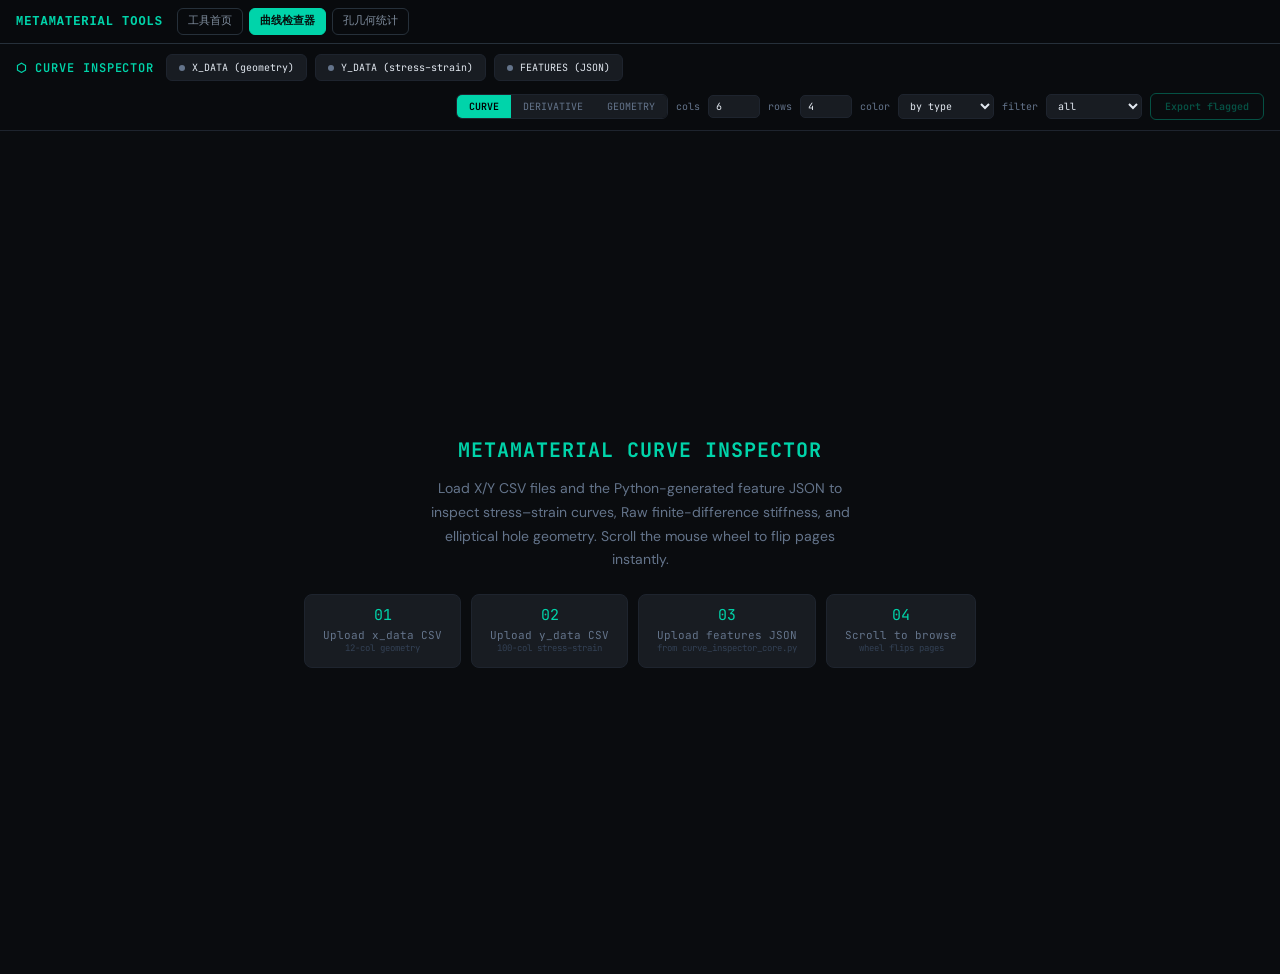
==== curve_inspector_raw_diff_fixed_click.html @ 28843f57 "Add GitHub Pages tool site" ====
<!DOCTYPE html>
<html lang="en">
<head>
<meta charset="UTF-8">
<meta name="viewport" content="width=device-width, initial-scale=1.0">
<title>Metamaterial Curve Inspector</title>
<link rel="stylesheet" href="site-nav.css">
<style>
  @import url('https://fonts.googleapis.com/css2?family=JetBrains+Mono:wght@400;600&family=DM+Sans:wght@300;400;500&display=swap');
  *, *::before, *::after { box-sizing: border-box; margin: 0; padding: 0; }
  :root {
    --bg: #0a0c0f; --surface: #111418; --surface2: #181c22;
    --border: #1e242e; --accent: #00d4aa; --accent2: #0088ff;
    --warn: #ff6b35; --text: #e2e8f0; --muted: #64748b;
    --mono: 'JetBrains Mono', monospace; --sans: 'DM Sans', sans-serif;
  }
  body { background: var(--bg); color: var(--text); font-family: var(--sans); font-size: 14px; min-height: 100vh; overflow-x: hidden; }

  header {
    position: sticky; top: 0; z-index: 100;
    background: rgba(10,12,15,0.95); backdrop-filter: blur(12px);
    border-bottom: 1px solid var(--border);
    padding: 10px 16px; display: flex; align-items: center; gap: 12px; flex-wrap: wrap;
  }
  .logo { font-family: var(--mono); font-size: 12px; font-weight: 600; color: var(--accent); letter-spacing: .08em; white-space: nowrap; }
  .upload-zone { display: flex; gap: 8px; flex-wrap: wrap; }
  .upload-btn {
    position: relative; display: flex; align-items: center; gap: 7px;
    padding: 6px 12px; background: var(--surface2); border: 1px solid var(--border);
    border-radius: 6px; color: var(--text); font-family: var(--mono); font-size: 10px;
    cursor: pointer; transition: border-color .2s, background .2s; white-space: nowrap;
  }
  .upload-btn:hover { border-color: var(--accent); background: #1a2830; }
  .upload-btn input { position: absolute; inset: 0; opacity: 0; cursor: pointer; }
  .upload-btn .dot { width: 6px; height: 6px; border-radius: 50%; background: var(--muted); flex-shrink: 0; transition: background .3s; }
  .upload-btn.loaded .dot { background: var(--accent); }
  .controls { display: flex; align-items: center; gap: 8px; flex-wrap: wrap; margin-left: auto; }
  .ctrl-label { font-family: var(--mono); font-size: 10px; color: var(--muted); }
  select, input[type=number] {
    background: var(--surface2); border: 1px solid var(--border); color: var(--text);
    font-family: var(--mono); font-size: 10px; border-radius: 5px; padding: 4px 7px;
    outline: none; transition: border-color .2s;
  }
  select:focus, input[type=number]:focus { border-color: var(--accent); }
  input[type=number] { width: 52px; }
  .view-toggle { display: flex; border: 1px solid var(--border); border-radius: 6px; overflow: hidden; }
  .vt-btn { padding: 5px 12px; background: var(--surface2); border: none; color: var(--muted); font-family: var(--mono); font-size: 10px; cursor: pointer; transition: all .2s; }
  .vt-btn.active { background: var(--accent); color: #000; font-weight: 600; }
  .vt-btn:hover:not(.active) { background: var(--surface); color: var(--text); }
  .btn { padding: 6px 14px; background: var(--accent); color: #000; font-family: var(--mono); font-size: 10px; font-weight: 600; border: none; border-radius: 6px; cursor: pointer; transition: opacity .2s, transform .1s; }
  .btn:hover { opacity: .85; } .btn:active { transform: scale(.97); } .btn:disabled { opacity: .35; cursor: default; }
  .btn-outline { background: transparent; color: var(--accent); border: 1px solid var(--accent); }
  .btn-outline:hover { background: rgba(0,212,170,.08); }

  #stats-bar { display: none; background: var(--surface); border-bottom: 1px solid var(--border); padding: 6px 16px; gap: 20px; flex-wrap: wrap; align-items: center; font-family: var(--mono); font-size: 10px; }
  #stats-bar.visible { display: flex; }
  .stat-item { display: flex; gap: 5px; align-items: center; }
  .stat-val { color: var(--accent); font-weight: 600; } .stat-label { color: var(--muted); }

  #scroll-hint { display: none; position: fixed; bottom: 20px; right: 20px; z-index: 50; background: var(--surface); border: 1px solid var(--border); border-radius: 8px; padding: 8px 14px; font-family: var(--mono); font-size: 10px; color: var(--muted); pointer-events: none; opacity: 0; transition: opacity .4s; }
  #scroll-hint.show { opacity: 1; }
  #drop-hint { position: fixed; inset: 0; z-index: 200; background: rgba(0,212,170,.06); border: 2px dashed var(--accent); display: flex; align-items: center; justify-content: center; font-family: var(--mono); font-size: 18px; color: var(--accent); pointer-events: none; opacity: 0; transition: opacity .2s; }
  #drop-hint.active { opacity: 1; }
  #loading { display: none; position: fixed; inset: 0; z-index: 400; background: rgba(10,12,15,.88); align-items: center; justify-content: center; flex-direction: column; gap: 14px; font-family: var(--mono); font-size: 13px; color: var(--accent); }
  #loading.visible { display: flex; }
  .spinner { width: 30px; height: 30px; border: 2px solid var(--border); border-top-color: var(--accent); border-radius: 50%; animation: spin .7s linear infinite; }
  @keyframes spin { to { transform: rotate(360deg); } }

  #welcome { display: flex; flex-direction: column; align-items: center; justify-content: center; min-height: calc(100vh - 57px); gap: 14px; padding: 40px; text-align: center; }
  #welcome h2 { font-family: var(--mono); font-size: 20px; color: var(--accent); letter-spacing: .05em; }
  #welcome p { color: var(--muted); max-width: 420px; line-height: 1.7; }
  .step-list { display: flex; gap: 10px; flex-wrap: wrap; justify-content: center; margin-top: 8px; }
  .step { background: var(--surface2); border: 1px solid var(--border); border-radius: 8px; padding: 10px 18px; font-family: var(--mono); font-size: 11px; color: var(--muted); }
  .step span { color: var(--accent); display: block; font-size: 15px; margin-bottom: 3px; }

  #main { display: none; padding: 12px 16px; }
  #main.visible { display: block; }
  .page-nav { display: flex; align-items: center; gap: 8px; margin-bottom: 12px; flex-wrap: wrap; }
  .page-info { font-family: var(--mono); font-size: 10px; color: var(--muted); margin-left: auto; }
  #grid { display: grid; gap: 8px; grid-template-columns: repeat(var(--cols, 6), 1fr); }

  .card, .geo-card { background: var(--surface); border: 1px solid var(--border); border-radius: 8px; overflow: hidden; cursor: pointer; transition: border-color .15s, transform .15s; position: relative; }
  .card:hover, .geo-card:hover { border-color: var(--accent2); transform: translateY(-1px); }
  .card.flagged, .geo-card.flagged { border-color: var(--warn); }
  .card-header { padding: 5px 9px; display: flex; justify-content: space-between; align-items: center; border-bottom: 1px solid var(--border); }
  .card-idx { font-family: var(--mono); font-size: 9px; color: var(--muted); }
  .card-badges { display: flex; gap: 3px; }
  .badge { font-family: var(--mono); font-size: 8px; padding: 1px 5px; border-radius: 3px; font-weight: 600; }
  .badge-lin { background: rgba(0,212,170,.15); color: var(--accent); }
  .badge-inc { background: rgba(0,136,255,.15); color: var(--accent2); }
  .badge-dec { background: rgba(255,107,53,.15); color: var(--warn); }
  .badge-s   { background: rgba(192,132,252,.15); color: #c084fc; }
  .badge-warn { background: rgba(255,107,53,.2); color: var(--warn); }
  canvas.mini { display: block; width: 100%; height: 86px; }
  canvas.deriv-mini { display: block; width: 100%; height: 86px; }
  canvas.geo-mini { display: block; width: 100%; height: 120px; }
  .card-footer { padding: 3px 9px; font-family: var(--mono); font-size: 8px; color: var(--muted); display: flex; justify-content: space-between; }
  .flag-btn { position: absolute; top: 4px; right: 5px; background: none; border: none; cursor: pointer; font-size: 11px; opacity: .25; transition: opacity .2s; line-height: 1; }
  .flag-btn:hover { opacity: 1; }
  .card.flagged .flag-btn, .geo-card.flagged .flag-btn { opacity: 1; }

  #modal-overlay { display: none; position: fixed; inset: 0; z-index: 300; background: rgba(0,0,0,.72); backdrop-filter: blur(4px); align-items: center; justify-content: center; }
  #modal-overlay.open { display: flex; }
  #modal { background: var(--surface); border: 1px solid var(--border); border-radius: 12px; width: min(780px, 95vw); max-height: 90vh; overflow-y: auto; padding: 22px; }
  .modal-header { display: flex; justify-content: space-between; align-items: center; margin-bottom: 14px; }
  .modal-title-txt { font-family: var(--mono); font-size: 12px; color: var(--accent); }
  .modal-tabs { display: flex; border: 1px solid var(--border); border-radius: 6px; overflow: hidden; }
  .mtab { padding: 5px 14px; background: var(--surface2); border: none; color: var(--muted); font-family: var(--mono); font-size: 10px; cursor: pointer; transition: all .2s; }
  .mtab.active { background: var(--accent); color: #000; font-weight: 600; }
  .close-btn { background: none; border: none; color: var(--muted); font-size: 18px; cursor: pointer; line-height: 1; }
  .close-btn:hover { color: var(--text); }
  #modal-curve-pane, #modal-geo-pane, #modal-deriv-pane { display: none; }
  #modal-curve-pane.active, #modal-geo-pane.active, #modal-deriv-pane.active { display: block; }
  #detail-canvas, #geo-detail-canvas, #deriv-detail-canvas { width: 100%; height: 240px; display: block; }
  .param-grid { display: grid; grid-template-columns: repeat(4,1fr); gap: 7px; margin-top: 14px; }
  .param-cell { background: var(--surface2); border: 1px solid var(--border); border-radius: 6px; padding: 7px 9px; }
  .param-name { font-family: var(--mono); font-size: 8px; color: var(--muted); }
  .param-val { font-family: var(--mono); font-size: 12px; color: var(--text); margin-top: 2px; }
  ::-webkit-scrollbar { width: 5px; height: 5px; }
  ::-webkit-scrollbar-track { background: var(--bg); }
  ::-webkit-scrollbar-thumb { background: var(--border); border-radius: 3px; }
</style>
</head>
<body>
<div id="drop-hint">Drop X + Y CSV files here</div>
<div id="loading"><div class="spinner"></div><span id="loading-msg">Loading…</span></div>
<div id="scroll-hint">scroll wheel flips pages</div>

<header>
  <div class="logo">⬡ CURVE INSPECTOR</div>
  <div class="upload-zone">
    <label class="upload-btn" id="btn-x"><div class="dot"></div>X_DATA (geometry)<input type="file" accept=".csv" id="file-x"></label>
    <label class="upload-btn" id="btn-y"><div class="dot"></div>Y_DATA (stress–strain)<input type="file" accept=".csv" id="file-y"></label>
    <label class="upload-btn" id="btn-f"><div class="dot"></div>FEATURES (JSON)<input type="file" accept=".json" id="file-f"></label>
  </div>
  <div class="controls">
    <div class="view-toggle">
      <button class="vt-btn active" id="vt-curve">CURVE</button>
      <button class="vt-btn" id="vt-deriv">DERIVATIVE</button>
      <button class="vt-btn" id="vt-geo">GEOMETRY</button>
    </div>
    <span class="ctrl-label">cols</span><input type="number" id="ctrl-cols" value="6" min="2" max="14">
    <span class="ctrl-label">rows</span><input type="number" id="ctrl-rows" value="4" min="1" max="10">
    <span class="ctrl-label">color</span>
    <select id="ctrl-color">
      <option value="type">by type</option>
      <option value="stress">by stress</option>
      <option value="mono">monochrome</option>
    </select>
    <span class="ctrl-label">filter</span>
    <select id="ctrl-filter">
      <option value="all">all</option>
      <option value="linear">linear</option>
      <option value="increasing">increasing</option>
      <option value="decreasing">decreasing</option>
      <option value="s-type">s-type</option>
      <option value="flagged">flagged</option>
    </select>
    <button class="btn btn-outline" id="btn-export" disabled>Export flagged</button>
  </div>
</header>

<div id="stats-bar">
  <div class="stat-item"><span class="stat-label">total</span><span class="stat-val" id="st-total">—</span></div>
  <div class="stat-item"><span class="stat-label">linear</span><span class="stat-val" id="st-lin">—</span></div>
  <div class="stat-item"><span class="stat-label">increasing</span><span class="stat-val" id="st-inc">—</span></div>
  <div class="stat-item"><span class="stat-label">decreasing</span><span class="stat-val" id="st-dec">—</span></div>
  <div class="stat-item"><span class="stat-label">s-type</span><span class="stat-val" id="st-s">—</span></div>
  <div class="stat-item"><span class="stat-label">flagged</span><span class="stat-val" id="st-flag">0</span></div>
  <div class="stat-item"><span class="stat-label">σ max</span><span class="stat-val" id="st-range">—</span></div>
  <div class="stat-item" style="margin-left:auto;color:var(--muted);font-size:9px">↑↓ scroll · ←→ arrow · click = detail · [c/g/d] switch view/tab</div>
</div>

<div id="welcome">
  <h2>METAMATERIAL CURVE INSPECTOR</h2>
  <p>Load X/Y CSV files and the Python-generated feature JSON to inspect stress–strain curves, Raw finite-difference stiffness, and elliptical hole geometry. Scroll the mouse wheel to flip pages instantly.</p>
  <div class="step-list">
    <div class="step"><span>01</span>Upload x_data CSV<br><span style="font-size:9px;color:#334155">12-col geometry</span></div>
    <div class="step"><span>02</span>Upload y_data CSV<br><span style="font-size:9px;color:#334155">100-col stress–strain</span></div>
    <div class="step"><span>03</span>Upload features JSON<br><span style="font-size:9px;color:#334155">from curve_inspector_core.py</span></div>
    <div class="step"><span>04</span>Scroll to browse<br><span style="font-size:9px;color:#334155">wheel flips pages</span></div>
  </div>
</div>

<div id="main">
  <div class="page-nav">
    <button class="btn" id="btn-prev" disabled>← prev</button>
    <button class="btn" id="btn-next" disabled>next →</button>
    <input type="number" id="goto-input" placeholder="go to #" style="width:75px">
    <button class="btn btn-outline" id="btn-goto">go</button>
    <span class="page-info" id="page-info"></span>
  </div>
  <div id="grid"></div>
</div>

<div id="modal-overlay">
  <div id="modal">
    <div class="modal-header">
      <span class="modal-title-txt" id="modal-title-text">Sample #0</span>
      <div style="display:flex;gap:10px;align-items:center">
        <div class="modal-tabs">
          <button class="mtab active" id="mtab-curve">Curve</button>
          <button class="mtab" id="mtab-geo">Geometry</button>
          <button class="mtab" id="mtab-deriv">Derivative</button>
        </div>
        <button class="close-btn" id="modal-close">✕</button>
      </div>
    </div>
    <div id="modal-curve-pane" class="active"><canvas id="detail-canvas" height="240"></canvas></div>
    <div id="modal-geo-pane"><canvas id="geo-detail-canvas" height="240"></canvas></div>
    <div id="modal-deriv-pane"><canvas id="deriv-detail-canvas" height="240"></canvas></div>
    <div class="param-grid" id="param-grid"></div>
  </div>
</div>

<script>
const PARAM_NAMES=['a₁ top/bottom','b₁ top/bottom','θ₁ top/bottom','a₂ center','b₂ center','θ₂ center','a₃ corner','b₃ corner','θ₃ corner','a₄ left/right','b₄ left/right','θ₄ left/right'];
const PARAM_UNITS=['mm','mm','°','mm','mm','°','mm','mm','°','mm','mm','°'];
const L=20;

let xData=null,yData=null,allIndices=[],filteredIndices=[],flaggedSet=new Set(),curveTypes=[],curveFeatures=[],featureSource='',page=0,detailIdx=-1,viewMode='curve',globalStressMax=1,modalTab='curve',detailRaf=0;
const $=id=>document.getElementById(id);
function finiteOnly(arr){return (arr||[]).filter(v=>Number.isFinite(v));}
function canvasCssSize(canvas, fallbackW=720, fallbackH=240){
  const rect=canvas.getBoundingClientRect();
  const w=Math.max(1, Math.round(rect.width || canvas.offsetWidth || fallbackW));
  const h=Math.max(1, Math.round(rect.height || canvas.offsetHeight || fallbackH));
  return {w,h};
}

function parseCSV(t){return t.trim().split('\n').map(l=>{const r=l.trim();return r?r.split(',').map(v=>parseFloat(v.trim())):null;}).filter(Boolean);}

function getCurveFeatures(idx){
  if(curveFeatures && curveFeatures[idx])return curveFeatures[idx];
  return null;
}

function parseFeatureJSON(text){
  const payload=JSON.parse(text);
  const rows=Array.isArray(payload)?payload:payload.rows;
  if(!Array.isArray(rows))throw new Error('Feature JSON must be an array or contain a rows array.');
  const features=[];
  const types=[];
  rows.forEach((row,i)=>{
    const idx=Number.isInteger(row.index)?row.index:i;
    features[idx]=row;
    types[idx]=row.type||'linear';
  });
  return {features,types,source:payload.source||'',rowCount:rows.length};
}

function applyFeatureRows(parsed){
  curveFeatures=parsed.features;
  curveTypes=parsed.types;
  featureSource=parsed.source||'';
}

function drawEllipse(ctx,cx,cy,a,b,deg,fill,stroke,lineWidth=1){
  ctx.save();ctx.translate(cx,cy);ctx.rotate(deg*Math.PI/180);
  ctx.beginPath();ctx.ellipse(0,0,a,b,0,0,2*Math.PI);
  ctx.fillStyle=fill;ctx.fill();ctx.strokeStyle=stroke;ctx.lineWidth=lineWidth;ctx.stroke();
  ctx.restore();
}

// Expand the 4 independent parameter groups into the complete 3×3 hole layout
// of one periodic unit cell.
// IMPORTANT: the real CSV order is:
//   group 1: top/bottom boundary holes
//   group 2: central hole
//   group 3: four corner quarter-holes
//   group 4: left/right boundary holes
function getUnitCellHoleGroups(params){
  return [
    {key:'vertical', label:'top/bottom', short:'TB', color:'#ff6b35', dash:[5,3],
      a:params[0], b:params[1], theta:params[2], centers:[[L/2,0],[L/2,L]]},
    {key:'center', label:'center', short:'C', color:'#0088ff', dash:[],
      a:params[3], b:params[4], theta:params[5], centers:[[L/2,L/2]]},
    {key:'corner', label:'corners', short:'K', color:'#00d4aa', dash:[],
      a:params[6], b:params[7], theta:params[8], centers:[[0,0],[L,0],[0,L],[L,L]]},
    {key:'horizontal', label:'left/right', short:'LR', color:'#c084fc', dash:[2,3],
      a:params[9], b:params[10], theta:params[11], centers:[[0,L/2],[L,L/2]]},
  ];
}

function drawUnitCellGeometry(ctx, ox, oy, cellSize, params, opts={}){
  const sc=cellSize/L;
  const holeFill=opts.holeFill||'#1a2535';
  const drawGuides=opts.drawGuides??false;
  const drawCenters=opts.drawCenters??false;
  const lineWidth=opts.lineWidth||1;

  // material block
  ctx.fillStyle=opts.materialFill||'#8a9bb0';
  ctx.fillRect(ox,oy,cellSize,cellSize);

  if(drawGuides){
    ctx.save();
    ctx.strokeStyle='#ffffff18';ctx.lineWidth=0.5;ctx.setLineDash([3,3]);
    for(let i=1;i<=2;i++){
      const g=ox+i*cellSize/3;
      ctx.beginPath();ctx.moveTo(g,oy);ctx.lineTo(g,oy+cellSize);ctx.stroke();
      const h=oy+i*cellSize/3;
      ctx.beginPath();ctx.moveTo(ox,h);ctx.lineTo(ox+cellSize,h);ctx.stroke();
    }
    ctx.setLineDash([]);
    ctx.restore();
  }

  ctx.save();
  ctx.beginPath();ctx.rect(ox,oy,cellSize,cellSize);ctx.clip();

  const toCanvas=(mx,my)=>[ox+mx*sc, oy+(L-my)*sc];

  getUnitCellHoleGroups(params).forEach(g=>{
    ctx.save();
    ctx.setLineDash(g.dash);
    g.centers.forEach(([mx,my])=>{
      const [cx,cy]=toCanvas(mx,my);
      // Canvas y-axis points downward, hence -theta preserves the mathematical CCW angle.
      drawEllipse(ctx,cx,cy,g.a*sc,g.b*sc,-g.theta,holeFill,g.color+'cc',lineWidth);
      if(drawCenters){
        ctx.fillStyle=g.color;
        ctx.beginPath();ctx.arc(cx,cy,2.3,0,2*Math.PI);ctx.fill();
      }
    });
    ctx.restore();
  });

  ctx.restore();
}

function drawGeoMini(canvas,params,flagged){
  const W=canvas.width,H=canvas.height,ctx=canvas.getContext('2d');
  ctx.clearRect(0,0,W,H);
  ctx.fillStyle='#0e1117';ctx.fillRect(0,0,W,H);

  const pad=W*0.08;
  const cellSize=Math.min(W-2*pad,H-2*pad);
  const ox=(W-cellSize)/2;
  const oy=(H-cellSize)/2;

  drawUnitCellGeometry(ctx,ox,oy,cellSize,params,{lineWidth:Math.max(1,W*0.006)});

  // cell boundary
  ctx.strokeStyle=flagged?'#ff6b35':'#00d4aa66';
  ctx.lineWidth=Math.max(1,W*0.008);
  ctx.strokeRect(ox,oy,cellSize,cellSize);

  // subtle 3×3 hole-center hint
  ctx.fillStyle='#e2e8f055';
  const sc=cellSize/L;
  [[L/2,L/2],[0,0],[L,0],[0,L],[L,L],[L/2,0],[L/2,L],[0,L/2],[L,L/2]].forEach(([mx,my])=>{
    const cx=ox+mx*sc, cy=oy+(L-my)*sc;
    ctx.beginPath();ctx.arc(cx,cy,Math.max(1,W*0.006),0,2*Math.PI);ctx.fill();
  });
}

function drawGeoDetail(canvas,params,idx){
  const cW=canvas.offsetWidth,cH=240,dpr=window.devicePixelRatio||1;
  canvas.width=cW*dpr;canvas.height=cH*dpr;
  const ctx=canvas.getContext('2d');ctx.scale(dpr,dpr);
  ctx.fillStyle='#0e1117';ctx.fillRect(0,0,cW,cH);

  const pad=28;
  const cellSize=Math.min(cW-2*pad, cH-2*pad-34);
  const ox=(cW-cellSize)/2;
  const oy=(cH-cellSize)/2 - 16;

  drawUnitCellGeometry(ctx,ox,oy,cellSize,params,{drawGuides:true,drawCenters:true,lineWidth:1.25});

  // outer boundary
  ctx.strokeStyle='#00d4aa99';ctx.lineWidth=1.5;ctx.setLineDash([]);
  ctx.strokeRect(ox,oy,cellSize,cellSize);

  // Emphasize the central hole axes as an orientation reference.
  // CSV group 2 is the central hole: params[3], params[4], params[5].
  const sc=cellSize/L;
  const cx=ox+(L/2)*sc, cy=oy+(L-L/2)*sc;
  const a=params[3]*sc, b=params[4]*sc, theta=-params[5]*Math.PI/180;
  const ax=Math.cos(theta)*a, ay=Math.sin(theta)*a;
  const bx=-Math.sin(theta)*b, by=Math.cos(theta)*b;
  ctx.strokeStyle='#e2e8f0aa';ctx.lineWidth=0.8;
  ctx.beginPath();ctx.moveTo(cx-ax,cy-ay);ctx.lineTo(cx+ax,cy+ay);ctx.stroke();
  ctx.strokeStyle='#94a3b8aa';
  ctx.beginPath();ctx.moveTo(cx-bx,cy-by);ctx.lineTo(cx+bx,cy+by);ctx.stroke();

  // legend strip at bottom
  const lx=ox, ly=oy+cellSize+8;
  const groups=getUnitCellHoleGroups(params).map((g,gi)=>({
    label:[`1 ${g.label}`,`2 ${g.label}`,`3 ${g.label}`,`4 ${g.label}`][gi],
    color:g.color,
    p:`a=${g.a.toFixed(1)} b=${g.b.toFixed(1)} θ=${g.theta.toFixed(0)}°`
  }));
  const gw=cellSize/groups.length;
  ctx.font='8px JetBrains Mono,monospace';
  groups.forEach(({label,color,p},i)=>{
    const gx=lx+i*gw;
    ctx.fillStyle=color;ctx.beginPath();ctx.arc(gx+5,ly+8,3,0,2*Math.PI);ctx.fill();
    ctx.fillStyle='#94a3b8';ctx.textAlign='left';
    ctx.fillText(label,gx+11,ly+8);
    ctx.fillStyle='#64748b';
    ctx.fillText(p,gx+11,ly+16);
  });

  ctx.fillStyle='#334155';ctx.font='9px JetBrains Mono,monospace';ctx.textAlign='right';
  ctx.fillText(`#${idx}`,cW-8,ly+8);
}

function drawMiniCurve(canvas,yRow,type,colorMode,globalMax){
  const W=canvas.width,H=canvas.height,ctx=canvas.getContext('2d'),n=yRow.length;
  ctx.clearRect(0,0,W,H);ctx.fillStyle='#111418';ctx.fillRect(0,0,W,H);
  const pad=5,rangeY=globalMax||1;
  ctx.strokeStyle='#1e242e';ctx.lineWidth=0.5;
  for(let g=1;g<=3;g++){const gy=pad+(H-2*pad)*(1-g/4);ctx.beginPath();ctx.moveTo(pad,gy);ctx.lineTo(W-pad,gy);ctx.stroke();}
  let color;
  if(colorMode==='mono')color='#00d4aa';
  else if(colorMode==='stress'){const r=Math.round(yRow[n-1]/rangeY*255);color=`rgb(${r},${Math.round((1-r/255)*212)},170)`;}
  else color={linear:'#00d4aa',increasing:'#0088ff',decreasing:'#ff6b35','s-type':'#c084fc'}[type]||'#00d4aa';
  ctx.strokeStyle=color;ctx.lineWidth=1.5;ctx.lineJoin='round';
  ctx.beginPath();
  for(let i=0;i<n;i++){const px=pad+(i/(n-1))*(W-2*pad),py=pad+(H-2*pad)*(1-yRow[i]/rangeY);i===0?ctx.moveTo(px,py):ctx.lineTo(px,py);}
  ctx.stroke();ctx.fillStyle=color+'18';ctx.lineTo(W-pad,H-pad);ctx.lineTo(pad,H-pad);ctx.closePath();ctx.fill();
}

function drawMiniDerivative(canvas,yRow,type,colorMode,idx=-1){
  const W=canvas.width,H=canvas.height,ctx=canvas.getContext('2d');
  ctx.clearRect(0,0,W,H);ctx.fillStyle='#111418';ctx.fillRect(0,0,W,H);
  const f=idx>=0?getCurveFeatures(idx):null;
  if(!f)return drawMissingFeatures(ctx,W,H);
  const k=f.k||[], eps=f.eps||[];
  const pad=6;
  if(!k.length)return;
  let color;
  if(colorMode==='mono')color='#00d4aa';
  else color={linear:'#00d4aa',increasing:'#0088ff',decreasing:'#ff6b35','s-type':'#c084fc'}[type]||'#00d4aa';

  const fk=finiteOnly(k);
  if(!fk.length)return;
  const kMin=Math.min(...fk), kMax=Math.max(...fk);
  const yPad=Math.max((kMax-kMin)*0.12,0.05);
  const y0=kMin-yPad, y1=kMax+yPad;
  const mapX=e=>pad+(e/0.1)*(W-2*pad);
  const mapY=v=>pad+(H-2*pad)*(1-(v-y0)/(y1-y0||1));

  ctx.strokeStyle='#1e242e';ctx.lineWidth=0.5;
  for(let g=1;g<=3;g++){
    const gy=pad+(H-2*pad)*(1-g/4);
    ctx.beginPath();ctx.moveTo(pad,gy);ctx.lineTo(W-pad,gy);ctx.stroke();
  }
  if(y0<0&&y1>0){
    const zy=mapY(0);
    ctx.strokeStyle='#ffffff33';ctx.setLineDash([4,3]);
    ctx.beginPath();ctx.moveTo(pad,zy);ctx.lineTo(W-pad,zy);ctx.stroke();
    ctx.setLineDash([]);
  }

  ctx.strokeStyle=color;ctx.lineWidth=1.5;ctx.lineJoin='round';
  ctx.beginPath();
  k.forEach((v,i)=>{const px=mapX(eps[i]), py=mapY(v); i===0?ctx.moveTo(px,py):ctx.lineTo(px,py);});
  ctx.stroke();

  if(f.minIdx>=0&&f.minIdx<k.length){
    ctx.fillStyle='#ffdf6b';ctx.strokeStyle='#0a0c0f';ctx.lineWidth=0.8;
    ctx.beginPath();ctx.arc(mapX(eps[f.minIdx]),mapY(k[f.minIdx]),3,0,2*Math.PI);ctx.fill();ctx.stroke();
  }

  ctx.fillStyle='#64748b';ctx.font='8px JetBrains Mono,monospace';ctx.textAlign='left';
  ctx.fillText(`CV ${f.cv.toFixed(2)}`,pad+1,H-pad-10);
  ctx.fillText(`V ${f.valleyProminence.toFixed(2)}`,pad+1,H-pad-2);
}

function drawDerivativeCurve(canvas,yRow,idx){
  const {w:cW,h:cH}=canvasCssSize(canvas,720,240);
  const dpr=Math.min(window.devicePixelRatio||1,2); // cap DPR to avoid large canvas allocations
  canvas.width=Math.round(cW*dpr);canvas.height=Math.round(cH*dpr);
  const ctx=canvas.getContext('2d');ctx.setTransform(dpr,0,0,dpr,0,0);
  ctx.fillStyle='#111418';ctx.fillRect(0,0,cW,cH);

  const f=getCurveFeatures(idx);
  if(!f){return drawMissingFeatures(ctx,cW,cH);}
  const k=(f.k||[]).map(v=>Number.isFinite(v)?v:0), eps=f.eps||[];
  const pL=50,pR=18,pT=14,pB=38;
  if(!k.length || !finiteOnly(k).length){return;}
  const fk=finiteOnly(k);
  const kMin=Math.min(...fk), kMax=Math.max(...fk);
  const padY=Math.max((kMax-kMin)*0.12,0.05);
  const yMin=kMin-padY, yMax=kMax+padY;
  const mapX=e=>pL+(e/0.1)*(cW-pL-pR);
  const mapY=v=>pT+(cH-pT-pB)*(1-(v-yMin)/(yMax-yMin||1));

  ctx.font='9px JetBrains Mono,monospace';ctx.strokeStyle='#1e242e';ctx.lineWidth=0.8;ctx.fillStyle='#64748b';ctx.textAlign='right';
  for(let i=0;i<=5;i++){
    const v=yMin+(yMax-yMin)*i/5, gy=mapY(v);
    ctx.beginPath();ctx.moveTo(pL,gy);ctx.lineTo(cW-pR,gy);ctx.stroke();
    ctx.fillText(v.toFixed(2),pL-4,gy+3);
  }
  ctx.textAlign='center';
  for(let i=0;i<=5;i++){
    const e=0.1*i/5, gx=mapX(e);
    ctx.beginPath();ctx.moveTo(gx,pT);ctx.lineTo(gx,cH-pB);ctx.stroke();
    ctx.fillText(e.toFixed(2),gx,cH-pB+12);
  }

  // zero stiffness line
  if(yMin<0 && yMax>0){
    const zy=mapY(0);
    ctx.strokeStyle='#ffffff35';ctx.setLineDash([4,3]);ctx.lineWidth=1;
    ctx.beginPath();ctx.moveTo(pL,zy);ctx.lineTo(cW-pR,zy);ctx.stroke();
    ctx.setLineDash([]);
  }

  // Tangent stiffness curve
  const type=f.type,tc={linear:'#00d4aa',increasing:'#0088ff',decreasing:'#ff6b35','s-type':'#c084fc'}[type]||'#00d4aa';
  ctx.strokeStyle=tc;ctx.lineWidth=2.1;ctx.lineJoin='round';ctx.shadowColor=tc+'33';ctx.shadowBlur=6;
  ctx.beginPath();
  k.forEach((v,i)=>{const x=mapX(eps[i]), y=mapY(v); i===0?ctx.moveTo(x,y):ctx.lineTo(x,y);});
  ctx.stroke();ctx.shadowBlur=0;

  // Valley marker
  if(f.minIdx>=0 && f.minIdx<k.length){
    const vx=mapX(eps[f.minIdx]), vy=mapY(k[f.minIdx]);
    ctx.fillStyle='#ffdf6b';ctx.strokeStyle='#0a0c0f';ctx.lineWidth=1;
    ctx.beginPath();ctx.arc(vx,vy,4,0,2*Math.PI);ctx.fill();ctx.stroke();
  }

  ctx.fillStyle='#94a3b8';ctx.font='10px DM Sans,sans-serif';ctx.textAlign='center';
  ctx.fillText('Nominal strain',pL+(cW-pL-pR)/2,cH-3);
  ctx.save();ctx.translate(11,pT+(cH-pT-pB)/2);ctx.rotate(-Math.PI/2);ctx.fillText('Raw finite-difference dσ/dε',0,0);ctx.restore();

  // Feature summary badge
  ctx.fillStyle=tc+'28';ctx.strokeStyle=tc;ctx.lineWidth=1;
  ctx.beginPath();ctx.roundRect(pL+8,pT+7,80,16,4);ctx.fill();ctx.stroke();
  ctx.fillStyle=tc;ctx.font='9px JetBrains Mono,monospace';ctx.textAlign='center';ctx.fillText(type.toUpperCase(),pL+48,pT+18);
  ctx.fillStyle='#64748b';ctx.font='9px JetBrains Mono,monospace';ctx.textAlign='right';
  ctx.fillText(`CV=${f.cv.toFixed(2)}  trend=${f.trendDelta.toFixed(2)}`,cW-pR,pT+14);
  ctx.fillText(`valley=${f.valleyProminence.toFixed(2)}  turns=${f.signChanges}`,cW-pR,pT+27);
}

function drawMissingFeatures(ctx,w,h){
  ctx.fillStyle='#111418';ctx.fillRect(0,0,w,h);
  ctx.fillStyle='#64748b';ctx.font='10px JetBrains Mono,monospace';ctx.textAlign='center';
  ctx.fillText('load feature JSON',w/2,h/2);
}

function drawDetailCurve(canvas,yRow,idx){
  const cW=canvas.offsetWidth,cH=240,dpr=window.devicePixelRatio||1;
  canvas.width=cW*dpr;canvas.height=cH*dpr;
  const ctx=canvas.getContext('2d');ctx.scale(dpr,dpr);
  ctx.fillStyle='#111418';ctx.fillRect(0,0,cW,cH);
  const pL=50,pR=18,pT=14,pB=34,n=yRow.length,maxY=Math.max(...yRow)*1.1;
  ctx.font='9px JetBrains Mono,monospace';ctx.strokeStyle='#1e242e';ctx.lineWidth=0.8;ctx.fillStyle='#64748b';ctx.textAlign='right';
  for(let i=0;i<=5;i++){const v=maxY*i/5,gy=pT+(cH-pT-pB)*(1-i/5);ctx.beginPath();ctx.moveTo(pL,gy);ctx.lineTo(cW-pR,gy);ctx.stroke();ctx.fillText(v.toFixed(3),pL-3,gy+3);}
  ctx.textAlign='center';
  for(let i=0;i<=5;i++){const v=0.1*i/5,gx=pL+(cW-pL-pR)*i/5;ctx.beginPath();ctx.moveTo(gx,pT);ctx.lineTo(gx,cH-pB);ctx.stroke();ctx.fillText(v.toFixed(2),gx,cH-pB+12);}
  ctx.fillStyle='#94a3b8';ctx.font='10px DM Sans,sans-serif';ctx.textAlign='center';
  ctx.fillText('Nominal strain',pL+(cW-pL-pR)/2,cH-2);
  ctx.save();ctx.translate(10,pT+(cH-pT-pB)/2);ctx.rotate(-Math.PI/2);ctx.fillText('Nominal stress (MPa)',0,0);ctx.restore();
  ctx.strokeStyle='#00d4aa';ctx.lineWidth=2.2;ctx.lineJoin='round';ctx.shadowColor='#00d4aa33';ctx.shadowBlur=6;
  ctx.beginPath();
  for(let i=0;i<n;i++){const px=pL+(i/(n-1))*(cW-pL-pR),py=pT+(cH-pT-pB)*(1-yRow[i]/maxY);i===0?ctx.moveTo(px,py):ctx.lineTo(px,py);}
  ctx.stroke();ctx.shadowBlur=0;ctx.fillStyle='#00d4aa10';ctx.lineTo(cW-pR,cH-pB);ctx.lineTo(pL,cH-pB);ctx.closePath();ctx.fill();
  const type=curveTypes[idx]||'linear',tc={linear:'#00d4aa',increasing:'#0088ff',decreasing:'#ff6b35','s-type':'#c084fc'}[type]||'#00d4aa';
  ctx.fillStyle=tc+'28';ctx.strokeStyle=tc;ctx.lineWidth=1;ctx.beginPath();ctx.roundRect(pL+8,pT+7,68,16,4);ctx.fill();ctx.stroke();
  ctx.fillStyle=tc;ctx.font='9px JetBrains Mono,monospace';ctx.textAlign='center';ctx.fillText(type.toUpperCase(),pL+42,pT+18);
  ctx.fillStyle='#64748b';ctx.font='9px JetBrains Mono,monospace';ctx.textAlign='right';
  ctx.fillText(`σ_final=${yRow[n-1].toFixed(4)} MPa`,cW-pR,pT+14);
  ctx.fillText(`σ_max=${Math.max(...yRow).toFixed(4)} MPa`,cW-pR,pT+26);
}

function perPage(){return(parseInt($('ctrl-cols').value)||6)*(parseInt($('ctrl-rows').value)||4);}
function getFiltered(){const f=$('ctrl-filter').value;if(f==='all')return allIndices.slice();if(f==='flagged')return allIndices.filter(i=>flaggedSet.has(i));return allIndices.filter(i=>curveTypes[i]===f);}

function renderPage(){
  filteredIndices=getFiltered();
  const pp=perPage(),total=Math.ceil(filteredIndices.length/pp);
  if(page>=total)page=Math.max(0,total-1);
  const cols=parseInt($('ctrl-cols').value)||6;
  $('grid').style.setProperty('--cols',cols);
  const start=page*pp,slice=filteredIndices.slice(start,start+pp);
  const colorMode=$('ctrl-color').value,globalMax=globalStressMax||1;
  const dpr=window.devicePixelRatio||1,grid=$('grid');
  grid.innerHTML='';

  slice.forEach(idx=>{
    const card=document.createElement('div');
    card.className=(viewMode==='geo'?'geo-card':'card')+(flaggedSet.has(idx)?' flagged':'');
    card.dataset.idx=idx;

    const hdr=document.createElement('div');hdr.className='card-header';
    const idxSpan=document.createElement('span');idxSpan.className='card-idx';idxSpan.textContent=`#${idx}`;
    const badges=document.createElement('div');badges.className='card-badges';
    if(yData&&curveTypes[idx]){
      const type=curveTypes[idx],tb=document.createElement('span');
      tb.className='badge badge-'+(type==='s-type'?'s':type==='increasing'?'inc':type==='decreasing'?'dec':'lin');
      tb.textContent=type==='s-type'?'S':type==='increasing'?'INC':type==='decreasing'?'DEC':'LIN';
      badges.appendChild(tb);
    }
    if(yData&&yData[idx]&&yData[idx][yData[idx].length-1]<0.001){
      const wb=document.createElement('span');wb.className='badge badge-warn';wb.textContent='!';badges.appendChild(wb);
    }
    hdr.appendChild(idxSpan);hdr.appendChild(badges);card.appendChild(hdr);

    const cvs=document.createElement('canvas');
    cvs.className=viewMode==='geo'?'geo-mini':(viewMode==='deriv'?'deriv-mini':'mini');
    cvs.width=200*dpr;cvs.height=(viewMode==='geo'?120:86)*dpr;
    card.appendChild(cvs);

    const ftr=document.createElement('div');ftr.className='card-footer';
    if(viewMode==='curve'&&yData){
      const yRow=yData[idx];
      ftr.innerHTML=`<span>σf=${yRow[yRow.length-1].toFixed(3)}</span><span>${xData?`a₁=${xData[idx][0].toFixed(1)}`:''}</span>`;
    } else if(viewMode==='deriv'&&yData){
      const f=getCurveFeatures(idx);
      ftr.innerHTML=f?`<span>CV=${f.cv.toFixed(2)}</span><span>V=${f.valleyProminence.toFixed(2)}</span>`:'<span>features missing</span>';
    } else if(xData){
      const p=xData[idx];
      ftr.innerHTML=`<span>a₁=${p[0].toFixed(1)} b₁=${p[1].toFixed(1)}</span><span>θ₁=${p[2].toFixed(0)}°</span>`;
    }
    card.appendChild(ftr);

    const fb=document.createElement('button');fb.className='flag-btn';fb.title='Flag anomaly';fb.textContent='⚑';
    fb.addEventListener('click',e=>{
      e.stopPropagation();
      if(flaggedSet.has(idx))flaggedSet.delete(idx);else flaggedSet.add(idx);
      card.classList.toggle('flagged');updateStats();
    });
    card.appendChild(fb);
    card.addEventListener('click',()=>openModal(idx,viewMode==='geo'?'geo':(viewMode==='deriv'?'deriv':'curve')));
    grid.appendChild(card);

    requestAnimationFrame(()=>{
      if(viewMode==='curve'&&yData)drawMiniCurve(cvs,yData[idx],curveTypes[idx],colorMode,globalMax);
      else if(viewMode==='deriv'&&yData)drawMiniDerivative(cvs,yData[idx],curveTypes[idx],colorMode,idx);
      else if(viewMode==='geo'&&xData)drawGeoMini(cvs,xData[idx],flaggedSet.has(idx));
    });
  });

  $('page-info').textContent=`page ${page+1}/${total}  ·  ${start+1}–${Math.min(start+pp,filteredIndices.length)} of ${filteredIndices.length}`;
  $('btn-prev').disabled=page===0;
  $('btn-next').disabled=page>=total-1;
}

function updateStats(){
  const lin=allIndices.filter(i=>curveTypes[i]==='linear').length;
  const inc=allIndices.filter(i=>curveTypes[i]==='increasing').length;
  const dec=allIndices.filter(i=>curveTypes[i]==='decreasing').length;
  const s=allIndices.filter(i=>curveTypes[i]==='s-type').length;
  $('st-total').textContent=allIndices.length;$('st-lin').textContent=lin;$('st-inc').textContent=inc;
  $('st-dec').textContent=dec;$('st-s').textContent=s;$('st-flag').textContent=flaggedSet.size;
  if(yData){$('st-range').textContent=(globalStressMax||1).toFixed(3)+' MPa';}
}

function openModal(idx,tab){
  detailIdx=idx;
  $('modal-title-text').textContent=`Sample #${idx}  ·  ${curveTypes[idx]||''}`;
  $('modal-overlay').classList.add('open');
  if(xData&&xData[idx]){
    const pg=$('param-grid');pg.innerHTML='';
    xData[idx].forEach((v,i)=>{
      const cell=document.createElement('div');cell.className='param-cell';
      cell.innerHTML=`<div class="param-name">${PARAM_NAMES[i]||'p'+i} (${PARAM_UNITS[i]||''})</div><div class="param-val">${v.toFixed(4)}</div>`;
      pg.appendChild(cell);
    });
  }
  setModalTab(tab||'curve');
}

function setModalTab(tab){
  modalTab=tab;
  $('modal-curve-pane').classList.toggle('active',tab==='curve');
  $('modal-geo-pane').classList.toggle('active',tab==='geo');
  $('modal-deriv-pane').classList.toggle('active',tab==='deriv');
  $('mtab-curve').classList.toggle('active',tab==='curve');
  $('mtab-geo').classList.toggle('active',tab==='geo');
  $('mtab-deriv').classList.toggle('active',tab==='deriv');
  if(detailRaf)cancelAnimationFrame(detailRaf);
  detailRaf=requestAnimationFrame(()=>{
    if(tab==='curve'&&yData&&detailIdx>=0)drawDetailCurve($('detail-canvas'),yData[detailIdx],detailIdx);
    if(tab==='geo'&&xData&&detailIdx>=0)drawGeoDetail($('geo-detail-canvas'),xData[detailIdx],detailIdx);
    if(tab==='deriv'&&yData&&detailIdx>=0)drawDerivativeCurve($('deriv-detail-canvas'),yData[detailIdx],detailIdx);
  });
}

$('mtab-curve').addEventListener('click',()=>setModalTab('curve'));
$('mtab-geo').addEventListener('click',()=>setModalTab('geo'));
$('mtab-deriv').addEventListener('click',()=>setModalTab('deriv'));

function showLoading(msg){$('loading-msg').textContent=msg;$('loading').classList.add('visible');}
function hideLoading(){$('loading').classList.remove('visible');}
async function loadFile(f){return new Promise(r=>{const rd=new FileReader();rd.onload=e=>r(e.target.result);rd.readAsText(f);});}

async function handleFiles(xFile,yFile,featureFile){
  try{
    if(xFile){
      showLoading('Parsing X data…');await new Promise(r=>setTimeout(r,30));
      xData=parseCSV(await loadFile(xFile));
      $('btn-x').classList.add('loaded');
      $('btn-x').querySelector('.dot').after(Object.assign(document.createElement('span'),{textContent:`✓ ${xFile.name}`}));
    }
    if(yFile){
      showLoading('Parsing Y data…');await new Promise(r=>setTimeout(r,30));
      yData=parseCSV(await loadFile(yFile));
      globalStressMax=yData.length ? Math.max(...yData.map(r=>Math.max(...r))) : 1;
      $('btn-y').classList.add('loaded');
      $('btn-y').querySelector('.dot').after(Object.assign(document.createElement('span'),{textContent:`✓ ${yFile.name}`}));
    }
    if(featureFile){
      showLoading('Parsing feature JSON…');
      await new Promise(r=>setTimeout(r,30));
      applyFeatureRows(parseFeatureJSON(await loadFile(featureFile)));
      $('btn-f').classList.add('loaded');
      $('btn-f').querySelector('.dot').after(Object.assign(document.createElement('span'),{textContent:`✓ ${featureFile.name}`}));
    }
    if(yData||xData){
      const n=(yData||xData).length;allIndices=Array.from({length:n},(_,i)=>i);
      $('welcome').style.display='none';$('main').classList.add('visible');$('stats-bar').classList.add('visible');$('btn-export').disabled=false;
      updateStats();page=0;renderPage();
      const hint=$('scroll-hint');hint.style.display='block';
      setTimeout(()=>hint.classList.add('show'),100);
      setTimeout(()=>{hint.classList.remove('show');setTimeout(()=>hint.style.display='none',400);},3000);
    }
  }catch(err){
    console.error(err);
    alert('Loading failed: '+(err && err.message ? err.message : err));
  }finally{
    hideLoading();
  }
}

$('file-x').addEventListener('change',e=>{if(e.target.files[0])handleFiles(e.target.files[0],null,null);});
$('file-y').addEventListener('change',e=>{if(e.target.files[0])handleFiles(null,e.target.files[0],null);});
$('file-f').addEventListener('change',e=>{if(e.target.files[0])handleFiles(null,null,e.target.files[0]);});

document.addEventListener('dragover',e=>{e.preventDefault();$('drop-hint').classList.add('active');});
document.addEventListener('dragleave',e=>{if(!e.relatedTarget)$('drop-hint').classList.remove('active');});
document.addEventListener('drop',async e=>{
  e.preventDefault();$('drop-hint').classList.remove('active');
  const files=[...e.dataTransfer.files];let xF=null,yF=null,fF=null;
  files.forEach(f=>{
    const n=f.name.toLowerCase();
    if(n.endsWith('.json')||n.includes('feature'))fF=f;
    else if(n.includes('x_data')||n.includes('_x'))xF=f;
    else if(n.includes('y_data')||n.includes('_y'))yF=f;
    else if(!xF)xF=f;
    else if(!yF)yF=f;
  });
  await handleFiles(xF,yF,fF);
});

let wheelAccum=0, wheelTimer=null;
window.addEventListener('wheel',e=>{
  if(!yData&&!xData)return;
  if($('modal-overlay').classList.contains('open'))return;
  e.preventDefault();

  wheelAccum+=e.deltaY;
  const THRESHOLD=120; // pixels needed per page flip

  if(wheelAccum>=THRESHOLD){
    const flips=Math.floor(wheelAccum/THRESHOLD);
    wheelAccum-=flips*THRESHOLD;
    const total=Math.ceil(filteredIndices.length/perPage());
    const newPage=Math.min(page+flips, total-1);
    if(newPage!==page){page=newPage;renderPage();window.scrollTo(0,0);}
  } else if(wheelAccum<=-THRESHOLD){
    const flips=Math.floor(-wheelAccum/THRESHOLD);
    wheelAccum+=flips*THRESHOLD;
    const newPage=Math.max(page-flips, 0);
    if(newPage!==page){page=newPage;renderPage();window.scrollTo(0,0);}
  }

  // reset accumulator if user stops scrolling
  clearTimeout(wheelTimer);
  wheelTimer=setTimeout(()=>{wheelAccum=0;},400);
},{passive:false});

$('ctrl-cols').addEventListener('change',renderPage);
$('ctrl-rows').addEventListener('change',renderPage);
$('ctrl-color').addEventListener('change',renderPage);
$('ctrl-filter').addEventListener('change',()=>{page=0;renderPage();});

function setViewMode(mode){
  if(mode==='geo'&&!xData){alert('Load X_DATA CSV first.');return;}
  if((mode==='curve'||mode==='deriv')&&!yData){alert('Load Y_DATA CSV first.');return;}
  viewMode=mode;
  $('vt-curve').classList.toggle('active',mode==='curve');
  $('vt-deriv').classList.toggle('active',mode==='deriv');
  $('vt-geo').classList.toggle('active',mode==='geo');
  renderPage();
}
$('vt-curve').addEventListener('click',()=>setViewMode('curve'));
$('vt-deriv').addEventListener('click',()=>setViewMode('deriv'));
$('vt-geo').addEventListener('click',()=>setViewMode('geo'));

$('btn-prev').addEventListener('click',()=>{page--;renderPage();window.scrollTo(0,0);});
$('btn-next').addEventListener('click',()=>{page++;renderPage();window.scrollTo(0,0);});
$('btn-goto').addEventListener('click',()=>{
  const n=parseInt($('goto-input').value);
  if(!isNaN(n)&&n>=1){const i=filteredIndices.indexOf(n-1);if(i>=0){page=Math.floor(i/perPage());renderPage();window.scrollTo(0,0);}}
});

document.addEventListener('keydown',e=>{
  if($('modal-overlay').classList.contains('open')){
    if(e.key==='Escape')$('modal-overlay').classList.remove('open');
    const n=(yData||xData||{length:0}).length;
    if(e.key==='ArrowRight'&&detailIdx<n-1)openModal(detailIdx+1,modalTab);
    if(e.key==='ArrowLeft'&&detailIdx>0)openModal(detailIdx-1,modalTab);
    if(e.key==='c')setModalTab('curve');
    if(e.key==='g')setModalTab('geo');
    if(e.key==='d')setModalTab('deriv');
    return;
  }
  const total=Math.ceil(filteredIndices.length/perPage());
  if(e.key==='ArrowRight'&&page<total-1){page++;renderPage();window.scrollTo(0,0);}
  if(e.key==='ArrowLeft'&&page>0){page--;renderPage();window.scrollTo(0,0);}
  if(e.key==='c')setViewMode('curve');
  if(e.key==='g')setViewMode('geo');
  if(e.key==='d')setViewMode('deriv');
});

$('modal-close').addEventListener('click',()=>$('modal-overlay').classList.remove('open'));
$('modal-overlay').addEventListener('click',e=>{if(e.target===$('modal-overlay'))$('modal-overlay').classList.remove('open');});
$('btn-export').addEventListener('click',()=>{
  const lines=['index',...[...flaggedSet].sort((a,b)=>a-b)].join('\n');
  const a=document.createElement('a');a.href=URL.createObjectURL(new Blob([lines],{type:'text/plain'}));
  a.download='flagged_indices.txt';a.click();
});
</script>
<script src="site-nav.js" data-current="curve_inspector_raw_diff_fixed_click.html"></script>
</body>
</html>
---- site-nav.css ----
*, *::before, *::after { box-sizing: border-box; }

.site-nav {
  background: #080a0d;
  border-bottom: 1px solid #26303a;
  color: #e7edf4;
  font-family: ui-monospace, SFMono-Regular, Menlo, Consolas, monospace;
  padding: 8px 16px;
}

.site-nav__inner {
  display: flex;
  align-items: center;
  gap: 10px;
  margin: 0 auto;
  max-width: 1440px;
}

.site-nav__brand {
  color: #00d4aa;
  font-size: 12px;
  font-weight: 700;
  letter-spacing: .08em;
  margin-right: 4px;
  white-space: nowrap;
}

.site-nav__links {
  display: flex;
  align-items: center;
  gap: 6px;
  flex-wrap: wrap;
}

.site-nav__link {
  border: 1px solid #26303a;
  border-radius: 6px;
  color: #8290a1;
  font-size: 11px;
  line-height: 1;
  padding: 7px 10px;
  text-decoration: none;
}

.site-nav__link:hover {
  border-color: #00d4aa;
  color: #e7edf4;
}

.site-nav__link.is-active {
  background: #00d4aa;
  border-color: #00d4aa;
  color: #06100e;
  font-weight: 700;
}

@media (max-width: 720px) {
  .site-nav__inner {
    align-items: flex-start;
    flex-direction: column;
  }
}
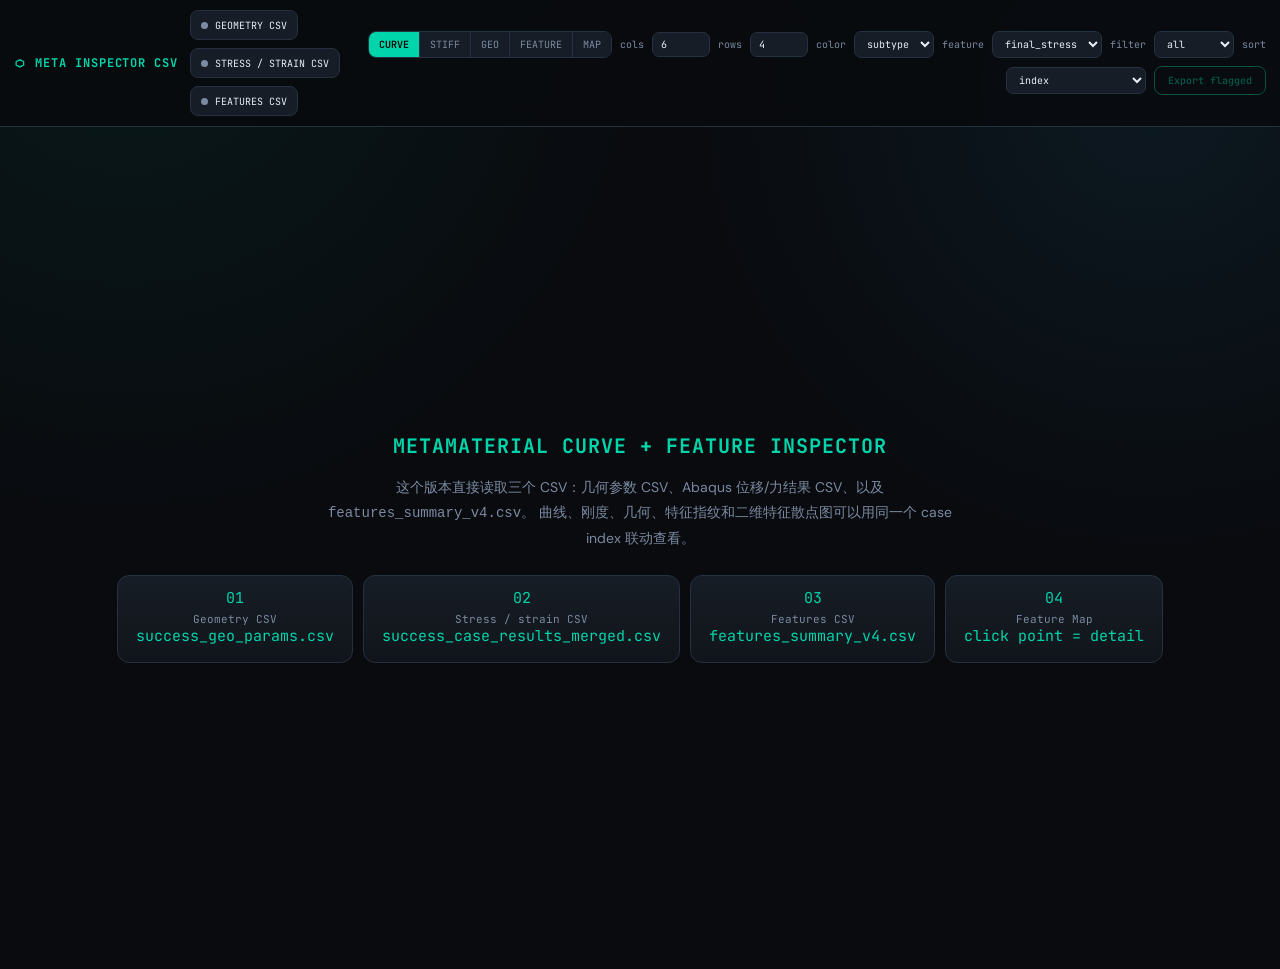
==== commit df4e07a4: "modify" ====
--- a/curve_inspector_raw_diff_fixed_click.html
+++ b/curve_inspector_raw_diff_fixed_click.html
@@ -1,160 +1,209 @@
 <!DOCTYPE html>
-<html lang="en">
+<html lang="zh-CN">
 <head>
-<meta charset="UTF-8">
-<meta name="viewport" content="width=device-width, initial-scale=1.0">
-<title>Metamaterial Curve Inspector</title>
-<link rel="stylesheet" href="site-nav.css">
+<meta charset="UTF-8" />
+<meta name="viewport" content="width=device-width, initial-scale=1.0" />
+<title>Metamaterial Curve + Feature Inspector</title>
 <style>
-  @import url('https://fonts.googleapis.com/css2?family=JetBrains+Mono:wght@400;600&family=DM+Sans:wght@300;400;500&display=swap');
+  @import url('https://fonts.googleapis.com/css2?family=JetBrains+Mono:wght@400;600;700&family=DM+Sans:wght@300;400;500;700&display=swap');
   *, *::before, *::after { box-sizing: border-box; margin: 0; padding: 0; }
   :root {
-    --bg: #0a0c0f; --surface: #111418; --surface2: #181c22;
-    --border: #1e242e; --accent: #00d4aa; --accent2: #0088ff;
-    --warn: #ff6b35; --text: #e2e8f0; --muted: #64748b;
-    --mono: 'JetBrains Mono', monospace; --sans: 'DM Sans', sans-serif;
-  }
-  body { background: var(--bg); color: var(--text); font-family: var(--sans); font-size: 14px; min-height: 100vh; overflow-x: hidden; }
-
+    --bg: #090b0f;
+    --surface: #11151b;
+    --surface2: #171d26;
+    --surface3: #1d2530;
+    --border: #253041;
+    --border2: #334155;
+    --accent: #00d4aa;
+    --accent2: #38bdf8;
+    --warn: #fb7185;
+    --hot: #f59e0b;
+    --purple: #c084fc;
+    --green: #22c55e;
+    --text: #e5edf7;
+    --muted: #7b8aa1;
+    --faint: #45556d;
+    --mono: 'JetBrains Mono', 'Consolas', monospace;
+    --sans: 'DM Sans', 'Inter', 'Microsoft YaHei', sans-serif;
+  }
+  body {
+    background:
+      radial-gradient(circle at 10% 0%, rgba(0,212,170,.07), transparent 35%),
+      radial-gradient(circle at 90% 10%, rgba(56,189,248,.08), transparent 32%),
+      var(--bg);
+    color: var(--text);
+    font-family: var(--sans);
+    font-size: 14px;
+    min-height: 100vh;
+    overflow-x: hidden;
+  }
   header {
     position: sticky; top: 0; z-index: 100;
-    background: rgba(10,12,15,0.95); backdrop-filter: blur(12px);
+    background: rgba(9,11,15,.93); backdrop-filter: blur(14px);
     border-bottom: 1px solid var(--border);
-    padding: 10px 16px; display: flex; align-items: center; gap: 12px; flex-wrap: wrap;
-  }
-  .logo { font-family: var(--mono); font-size: 12px; font-weight: 600; color: var(--accent); letter-spacing: .08em; white-space: nowrap; }
-  .upload-zone { display: flex; gap: 8px; flex-wrap: wrap; }
+    padding: 10px 14px;
+    display: grid;
+    grid-template-columns: auto 1fr auto;
+    gap: 12px;
+    align-items: center;
+  }
+  .logo { font-family: var(--mono); font-size: 12px; font-weight: 700; color: var(--accent); letter-spacing: .08em; white-space: nowrap; }
+  .upload-zone { display: flex; gap: 8px; flex-wrap: wrap; align-items: center; }
   .upload-btn {
-    position: relative; display: flex; align-items: center; gap: 7px;
-    padding: 6px 12px; background: var(--surface2); border: 1px solid var(--border);
-    border-radius: 6px; color: var(--text); font-family: var(--mono); font-size: 10px;
-    cursor: pointer; transition: border-color .2s, background .2s; white-space: nowrap;
-  }
-  .upload-btn:hover { border-color: var(--accent); background: #1a2830; }
+    position: relative; display: inline-flex; align-items: center; gap: 7px; min-height: 30px;
+    padding: 6px 10px; background: var(--surface2); border: 1px solid var(--border);
+    border-radius: 8px; color: var(--text); font-family: var(--mono); font-size: 10px;
+    cursor: pointer; transition: border-color .2s, background .2s, transform .1s; white-space: nowrap;
+  }
+  .upload-btn:hover { border-color: var(--accent); background: #172932; transform: translateY(-1px); }
   .upload-btn input { position: absolute; inset: 0; opacity: 0; cursor: pointer; }
-  .upload-btn .dot { width: 6px; height: 6px; border-radius: 50%; background: var(--muted); flex-shrink: 0; transition: background .3s; }
-  .upload-btn.loaded .dot { background: var(--accent); }
-  .controls { display: flex; align-items: center; gap: 8px; flex-wrap: wrap; margin-left: auto; }
+  .upload-btn .dot { width: 7px; height: 7px; border-radius: 50%; background: var(--muted); flex-shrink: 0; transition: background .3s, box-shadow .3s; }
+  .upload-btn.loaded .dot { background: var(--accent); box-shadow: 0 0 10px rgba(0,212,170,.55); }
+  .upload-btn .file-name { max-width: 210px; overflow: hidden; text-overflow: ellipsis; display: inline-block; vertical-align: middle; }
+  .controls { display: flex; align-items: center; gap: 8px; flex-wrap: wrap; justify-content: flex-end; }
   .ctrl-label { font-family: var(--mono); font-size: 10px; color: var(--muted); }
   select, input[type=number] {
     background: var(--surface2); border: 1px solid var(--border); color: var(--text);
-    font-family: var(--mono); font-size: 10px; border-radius: 5px; padding: 4px 7px;
-    outline: none; transition: border-color .2s;
-  }
-  select:focus, input[type=number]:focus { border-color: var(--accent); }
-  input[type=number] { width: 52px; }
-  .view-toggle { display: flex; border: 1px solid var(--border); border-radius: 6px; overflow: hidden; }
-  .vt-btn { padding: 5px 12px; background: var(--surface2); border: none; color: var(--muted); font-family: var(--mono); font-size: 10px; cursor: pointer; transition: all .2s; }
-  .vt-btn.active { background: var(--accent); color: #000; font-weight: 600; }
-  .vt-btn:hover:not(.active) { background: var(--surface); color: var(--text); }
-  .btn { padding: 6px 14px; background: var(--accent); color: #000; font-family: var(--mono); font-size: 10px; font-weight: 600; border: none; border-radius: 6px; cursor: pointer; transition: opacity .2s, transform .1s; }
-  .btn:hover { opacity: .85; } .btn:active { transform: scale(.97); } .btn:disabled { opacity: .35; cursor: default; }
+    font-family: var(--mono); font-size: 10px; border-radius: 7px; padding: 5px 8px;
+    outline: none; transition: border-color .2s, background .2s;
+  }
+  select:focus, input[type=number]:focus { border-color: var(--accent); background: #13222b; }
+  input[type=number] { width: 58px; }
+  .view-toggle { display: flex; border: 1px solid var(--border); border-radius: 8px; overflow: hidden; }
+  .vt-btn { padding: 6px 10px; background: var(--surface2); border: none; border-right: 1px solid var(--border); color: var(--muted); font-family: var(--mono); font-size: 10px; cursor: pointer; transition: all .2s; }
+  .vt-btn:last-child { border-right: none; }
+  .vt-btn.active { background: var(--accent); color: #00110d; font-weight: 700; }
+  .vt-btn:hover:not(.active) { background: var(--surface3); color: var(--text); }
+  .btn { padding: 7px 13px; background: var(--accent); color: #00110d; font-family: var(--mono); font-size: 10px; font-weight: 700; border: none; border-radius: 8px; cursor: pointer; transition: opacity .2s, transform .1s; }
+  .btn:hover { opacity: .86; } .btn:active { transform: scale(.97); } .btn:disabled { opacity: .35; cursor: default; }
   .btn-outline { background: transparent; color: var(--accent); border: 1px solid var(--accent); }
   .btn-outline:hover { background: rgba(0,212,170,.08); }
 
-  #stats-bar { display: none; background: var(--surface); border-bottom: 1px solid var(--border); padding: 6px 16px; gap: 20px; flex-wrap: wrap; align-items: center; font-family: var(--mono); font-size: 10px; }
+  #stats-bar { display: none; background: rgba(17,21,27,.92); border-bottom: 1px solid var(--border); padding: 7px 16px; gap: 18px; flex-wrap: wrap; align-items: center; font-family: var(--mono); font-size: 10px; }
   #stats-bar.visible { display: flex; }
   .stat-item { display: flex; gap: 5px; align-items: center; }
-  .stat-val { color: var(--accent); font-weight: 600; } .stat-label { color: var(--muted); }
-
-  #scroll-hint { display: none; position: fixed; bottom: 20px; right: 20px; z-index: 50; background: var(--surface); border: 1px solid var(--border); border-radius: 8px; padding: 8px 14px; font-family: var(--mono); font-size: 10px; color: var(--muted); pointer-events: none; opacity: 0; transition: opacity .4s; }
-  #scroll-hint.show { opacity: 1; }
+  .stat-val { color: var(--accent); font-weight: 700; } .stat-label { color: var(--muted); }
+  .subtle-tip { margin-left: auto; color: var(--muted); font-size: 9px; }
+
   #drop-hint { position: fixed; inset: 0; z-index: 200; background: rgba(0,212,170,.06); border: 2px dashed var(--accent); display: flex; align-items: center; justify-content: center; font-family: var(--mono); font-size: 18px; color: var(--accent); pointer-events: none; opacity: 0; transition: opacity .2s; }
   #drop-hint.active { opacity: 1; }
-  #loading { display: none; position: fixed; inset: 0; z-index: 400; background: rgba(10,12,15,.88); align-items: center; justify-content: center; flex-direction: column; gap: 14px; font-family: var(--mono); font-size: 13px; color: var(--accent); }
+  #loading { display: none; position: fixed; inset: 0; z-index: 400; background: rgba(9,11,15,.88); align-items: center; justify-content: center; flex-direction: column; gap: 14px; font-family: var(--mono); font-size: 13px; color: var(--accent); }
   #loading.visible { display: flex; }
-  .spinner { width: 30px; height: 30px; border: 2px solid var(--border); border-top-color: var(--accent); border-radius: 50%; animation: spin .7s linear infinite; }
+  .spinner { width: 32px; height: 32px; border: 2px solid var(--border); border-top-color: var(--accent); border-radius: 50%; animation: spin .7s linear infinite; }
   @keyframes spin { to { transform: rotate(360deg); } }
 
-  #welcome { display: flex; flex-direction: column; align-items: center; justify-content: center; min-height: calc(100vh - 57px); gap: 14px; padding: 40px; text-align: center; }
+  #welcome { display: flex; flex-direction: column; align-items: center; justify-content: center; min-height: calc(100vh - 58px); gap: 16px; padding: 42px; text-align: center; }
   #welcome h2 { font-family: var(--mono); font-size: 20px; color: var(--accent); letter-spacing: .05em; }
-  #welcome p { color: var(--muted); max-width: 420px; line-height: 1.7; }
+  #welcome p { color: var(--muted); max-width: 660px; line-height: 1.8; }
   .step-list { display: flex; gap: 10px; flex-wrap: wrap; justify-content: center; margin-top: 8px; }
-  .step { background: var(--surface2); border: 1px solid var(--border); border-radius: 8px; padding: 10px 18px; font-family: var(--mono); font-size: 11px; color: var(--muted); }
-  .step span { color: var(--accent); display: block; font-size: 15px; margin-bottom: 3px; }
-
-  #main { display: none; padding: 12px 16px; }
+  .step { background: linear-gradient(180deg, var(--surface2), var(--surface)); border: 1px solid var(--border); border-radius: 12px; padding: 12px 18px; font-family: var(--mono); font-size: 11px; color: var(--muted); min-width: 150px; }
+  .step span { color: var(--accent); display: block; font-size: 15px; margin-bottom: 4px; }
+  .tiny { font-size: 9px; color: var(--faint); }
+
+  #main { display: none; padding: 12px 16px 24px; }
   #main.visible { display: block; }
   .page-nav { display: flex; align-items: center; gap: 8px; margin-bottom: 12px; flex-wrap: wrap; }
   .page-info { font-family: var(--mono); font-size: 10px; color: var(--muted); margin-left: auto; }
-  #grid { display: grid; gap: 8px; grid-template-columns: repeat(var(--cols, 6), 1fr); }
-
-  .card, .geo-card { background: var(--surface); border: 1px solid var(--border); border-radius: 8px; overflow: hidden; cursor: pointer; transition: border-color .15s, transform .15s; position: relative; }
-  .card:hover, .geo-card:hover { border-color: var(--accent2); transform: translateY(-1px); }
-  .card.flagged, .geo-card.flagged { border-color: var(--warn); }
-  .card-header { padding: 5px 9px; display: flex; justify-content: space-between; align-items: center; border-bottom: 1px solid var(--border); }
-  .card-idx { font-family: var(--mono); font-size: 9px; color: var(--muted); }
-  .card-badges { display: flex; gap: 3px; }
-  .badge { font-family: var(--mono); font-size: 8px; padding: 1px 5px; border-radius: 3px; font-weight: 600; }
-  .badge-lin { background: rgba(0,212,170,.15); color: var(--accent); }
-  .badge-inc { background: rgba(0,136,255,.15); color: var(--accent2); }
-  .badge-dec { background: rgba(255,107,53,.15); color: var(--warn); }
-  .badge-s   { background: rgba(192,132,252,.15); color: #c084fc; }
-  .badge-warn { background: rgba(255,107,53,.2); color: var(--warn); }
-  canvas.mini { display: block; width: 100%; height: 86px; }
-  canvas.deriv-mini { display: block; width: 100%; height: 86px; }
-  canvas.geo-mini { display: block; width: 100%; height: 120px; }
-  .card-footer { padding: 3px 9px; font-family: var(--mono); font-size: 8px; color: var(--muted); display: flex; justify-content: space-between; }
-  .flag-btn { position: absolute; top: 4px; right: 5px; background: none; border: none; cursor: pointer; font-size: 11px; opacity: .25; transition: opacity .2s; line-height: 1; }
-  .flag-btn:hover { opacity: 1; }
-  .card.flagged .flag-btn, .geo-card.flagged .flag-btn { opacity: 1; }
-
-  #modal-overlay { display: none; position: fixed; inset: 0; z-index: 300; background: rgba(0,0,0,.72); backdrop-filter: blur(4px); align-items: center; justify-content: center; }
+  #grid { display: grid; gap: 9px; grid-template-columns: repeat(var(--cols, 6), minmax(0, 1fr)); }
+
+  .card, .geo-card, .feature-card { background: rgba(17,21,27,.95); border: 1px solid var(--border); border-radius: 10px; overflow: hidden; cursor: pointer; transition: border-color .15s, transform .15s, box-shadow .15s; position: relative; min-width: 0; }
+  .card:hover, .geo-card:hover, .feature-card:hover { border-color: var(--accent2); transform: translateY(-1px); box-shadow: 0 6px 20px rgba(0,0,0,.18); }
+  .card.flagged, .geo-card.flagged, .feature-card.flagged { border-color: var(--warn); }
+  .card-header { padding: 6px 9px; display: flex; justify-content: space-between; align-items: center; border-bottom: 1px solid var(--border); gap: 6px; }
+  .card-idx { font-family: var(--mono); font-size: 9px; color: var(--muted); overflow: hidden; text-overflow: ellipsis; white-space: nowrap; }
+  .card-badges { display: flex; gap: 4px; flex-wrap: wrap; justify-content: flex-end; }
+  .badge { font-family: var(--mono); font-size: 8px; padding: 2px 6px; border-radius: 999px; font-weight: 700; letter-spacing: .02em; }
+  .badge-lin { background: rgba(76,155,232,.17); color: #7cc4ff; }
+  .badge-inc { background: rgba(34,197,94,.16); color: #4ade80; }
+  .badge-dec { background: rgba(251,113,133,.17); color: #fb7185; }
+  .badge-s   { background: rgba(240,165,0,.18); color: #fbbf24; }
+  .badge-sub { background: rgba(192,132,252,.15); color: #d8b4fe; }
+  .badge-warn { background: rgba(251,113,133,.20); color: var(--warn); }
+  canvas.mini { display: block; width: 100%; height: 90px; }
+  canvas.deriv-mini { display: block; width: 100%; height: 90px; }
+  canvas.geo-mini { display: block; width: 100%; height: 126px; }
+  canvas.feature-mini { display: block; width: 100%; height: 126px; }
+  .card-footer { padding: 4px 9px 6px; font-family: var(--mono); font-size: 8.5px; color: var(--muted); display: flex; justify-content: space-between; gap: 8px; min-height: 24px; }
+  .card-footer span { overflow: hidden; text-overflow: ellipsis; white-space: nowrap; }
+  .flag-btn { position: absolute; top: 5px; right: 6px; background: none; border: none; cursor: pointer; font-size: 11px; opacity: .22; transition: opacity .2s, color .2s; line-height: 1; color: var(--muted); }
+  .flag-btn:hover { opacity: 1; color: var(--warn); }
+  .flagged .flag-btn { opacity: 1; color: var(--warn); }
+
+  #map-panel { display: none; background: rgba(17,21,27,.95); border: 1px solid var(--border); border-radius: 12px; padding: 12px; }
+  #map-panel.visible { display: block; }
+  .map-controls { display: flex; gap: 10px; align-items: center; flex-wrap: wrap; margin-bottom: 10px; }
+  #feature-map-canvas { width: 100%; height: min(68vh, 650px); display: block; border-radius: 8px; background: #0d1118; border: 1px solid var(--border); }
+  .legend-row { display: flex; gap: 10px; flex-wrap: wrap; margin-top: 8px; font-family: var(--mono); font-size: 9px; color: var(--muted); }
+  .legend-dot { width: 9px; height: 9px; border-radius: 50%; display: inline-block; margin-right: 5px; vertical-align: -1px; }
+
+  #modal-overlay { display: none; position: fixed; inset: 0; z-index: 300; background: rgba(0,0,0,.72); backdrop-filter: blur(4px); align-items: center; justify-content: center; padding: 18px; }
   #modal-overlay.open { display: flex; }
-  #modal { background: var(--surface); border: 1px solid var(--border); border-radius: 12px; width: min(780px, 95vw); max-height: 90vh; overflow-y: auto; padding: 22px; }
-  .modal-header { display: flex; justify-content: space-between; align-items: center; margin-bottom: 14px; }
-  .modal-title-txt { font-family: var(--mono); font-size: 12px; color: var(--accent); }
-  .modal-tabs { display: flex; border: 1px solid var(--border); border-radius: 6px; overflow: hidden; }
-  .mtab { padding: 5px 14px; background: var(--surface2); border: none; color: var(--muted); font-family: var(--mono); font-size: 10px; cursor: pointer; transition: all .2s; }
-  .mtab.active { background: var(--accent); color: #000; font-weight: 600; }
-  .close-btn { background: none; border: none; color: var(--muted); font-size: 18px; cursor: pointer; line-height: 1; }
+  #modal { background: var(--surface); border: 1px solid var(--border); border-radius: 14px; width: min(980px, 96vw); max-height: 92vh; overflow-y: auto; padding: 18px; box-shadow: 0 20px 70px rgba(0,0,0,.45); }
+  .modal-header { display: flex; justify-content: space-between; align-items: center; margin-bottom: 12px; gap: 10px; }
+  .modal-title-txt { font-family: var(--mono); font-size: 12px; color: var(--accent); overflow: hidden; text-overflow: ellipsis; white-space: nowrap; }
+  .modal-tabs { display: flex; border: 1px solid var(--border); border-radius: 8px; overflow: hidden; }
+  .mtab { padding: 6px 12px; background: var(--surface2); border: none; border-right: 1px solid var(--border); color: var(--muted); font-family: var(--mono); font-size: 10px; cursor: pointer; transition: all .2s; }
+  .mtab:last-child { border-right: none; }
+  .mtab.active { background: var(--accent); color: #00110d; font-weight: 700; }
+  .close-btn { background: none; border: none; color: var(--muted); font-size: 20px; cursor: pointer; line-height: 1; }
   .close-btn:hover { color: var(--text); }
-  #modal-curve-pane, #modal-geo-pane, #modal-deriv-pane { display: none; }
-  #modal-curve-pane.active, #modal-geo-pane.active, #modal-deriv-pane.active { display: block; }
-  #detail-canvas, #geo-detail-canvas, #deriv-detail-canvas { width: 100%; height: 240px; display: block; }
-  .param-grid { display: grid; grid-template-columns: repeat(4,1fr); gap: 7px; margin-top: 14px; }
-  .param-cell { background: var(--surface2); border: 1px solid var(--border); border-radius: 6px; padding: 7px 9px; }
-  .param-name { font-family: var(--mono); font-size: 8px; color: var(--muted); }
-  .param-val { font-family: var(--mono); font-size: 12px; color: var(--text); margin-top: 2px; }
-  ::-webkit-scrollbar { width: 5px; height: 5px; }
+  .modal-pane { display: none; }
+  .modal-pane.active { display: block; }
+  #detail-canvas, #geo-detail-canvas, #deriv-detail-canvas, #feature-detail-canvas { width: 100%; height: 300px; display: block; background: #0d1118; border: 1px solid var(--border); border-radius: 8px; }
+  .param-grid { display: grid; grid-template-columns: repeat(auto-fit, minmax(130px, 1fr)); gap: 8px; margin-top: 12px; }
+  .param-cell { background: var(--surface2); border: 1px solid var(--border); border-radius: 8px; padding: 8px 10px; min-width: 0; }
+  .param-name { font-family: var(--mono); font-size: 8px; color: var(--muted); white-space: nowrap; overflow: hidden; text-overflow: ellipsis; }
+  .param-val { font-family: var(--mono); font-size: 12px; color: var(--text); margin-top: 3px; overflow: hidden; text-overflow: ellipsis; white-space: nowrap; }
+  .section-title { font-family: var(--mono); color: var(--muted); font-size: 10px; margin-top: 13px; margin-bottom: 6px; }
+  ::-webkit-scrollbar { width: 6px; height: 6px; }
   ::-webkit-scrollbar-track { background: var(--bg); }
-  ::-webkit-scrollbar-thumb { background: var(--border); border-radius: 3px; }
+  ::-webkit-scrollbar-thumb { background: var(--border2); border-radius: 4px; }
+  @media (max-width: 920px) {
+    header { grid-template-columns: 1fr; }
+    .controls { justify-content: flex-start; }
+    .subtle-tip { display: none; }
+  }
 </style>
 </head>
 <body>
-<div id="drop-hint">Drop X + Y CSV files here</div>
+<div id="drop-hint">Drop geometry + stress/strain + features CSV files here</div>
 <div id="loading"><div class="spinner"></div><span id="loading-msg">Loading…</span></div>
-<div id="scroll-hint">scroll wheel flips pages</div>
 
 <header>
-  <div class="logo">⬡ CURVE INSPECTOR</div>
+  <div class="logo">⬡ META INSPECTOR CSV</div>
   <div class="upload-zone">
-    <label class="upload-btn" id="btn-x"><div class="dot"></div>X_DATA (geometry)<input type="file" accept=".csv" id="file-x"></label>
-    <label class="upload-btn" id="btn-y"><div class="dot"></div>Y_DATA (stress–strain)<input type="file" accept=".csv" id="file-y"></label>
-    <label class="upload-btn" id="btn-f"><div class="dot"></div>FEATURES (JSON)<input type="file" accept=".json" id="file-f"></label>
+    <label class="upload-btn" id="btn-geo"><span class="dot"></span><span class="file-name">GEOMETRY CSV</span><input type="file" accept=".csv" id="file-geo"></label>
+    <label class="upload-btn" id="btn-stress"><span class="dot"></span><span class="file-name">STRESS / STRAIN CSV</span><input type="file" accept=".csv" id="file-stress"></label>
+    <label class="upload-btn" id="btn-feat"><span class="dot"></span><span class="file-name">FEATURES CSV</span><input type="file" accept=".csv" id="file-feat"></label>
   </div>
   <div class="controls">
     <div class="view-toggle">
       <button class="vt-btn active" id="vt-curve">CURVE</button>
-      <button class="vt-btn" id="vt-deriv">DERIVATIVE</button>
-      <button class="vt-btn" id="vt-geo">GEOMETRY</button>
+      <button class="vt-btn" id="vt-deriv">STIFF</button>
+      <button class="vt-btn" id="vt-geo">GEO</button>
+      <button class="vt-btn" id="vt-feature">FEATURE</button>
+      <button class="vt-btn" id="vt-map">MAP</button>
     </div>
     <span class="ctrl-label">cols</span><input type="number" id="ctrl-cols" value="6" min="2" max="14">
     <span class="ctrl-label">rows</span><input type="number" id="ctrl-rows" value="4" min="1" max="10">
     <span class="ctrl-label">color</span>
     <select id="ctrl-color">
-      <option value="type">by type</option>
-      <option value="stress">by stress</option>
-      <option value="mono">monochrome</option>
+      <option value="subtype" selected>subtype</option>
+      <option value="stress">stress</option>
+      <option value="feature">feature</option>
+      <option value="mono">mono</option>
     </select>
-    <span class="ctrl-label">filter</span>
-    <select id="ctrl-filter">
-      <option value="all">all</option>
-      <option value="linear">linear</option>
-      <option value="increasing">increasing</option>
-      <option value="decreasing">decreasing</option>
-      <option value="s-type">s-type</option>
-      <option value="flagged">flagged</option>
+    <span class="ctrl-label">feature</span><select id="ctrl-feature"><option value="final_stress">final_stress</option></select>
+    <span class="ctrl-label">filter</span><select id="ctrl-filter"><option value="all">all</option><option value="flagged">flagged</option></select>
+    <span class="ctrl-label">sort</span>
+    <select id="ctrl-sort">
+      <option value="index">index</option>
+      <option value="feature_desc">feature ↓</option>
+      <option value="feature_asc">feature ↑</option>
+      <option value="final_stress_desc">final_stress ↓</option>
+      <option value="energy_desc">energy ↓</option>
+      <option value="E_init_desc">E_init ↓</option>
+      <option value="stiffness_ratio_desc">stiffness_ratio ↓</option>
     </select>
     <button class="btn btn-outline" id="btn-export" disabled>Export flagged</button>
   </div>
@@ -162,670 +211,898 @@
 
 <div id="stats-bar">
   <div class="stat-item"><span class="stat-label">total</span><span class="stat-val" id="st-total">—</span></div>
-  <div class="stat-item"><span class="stat-label">linear</span><span class="stat-val" id="st-lin">—</span></div>
-  <div class="stat-item"><span class="stat-label">increasing</span><span class="stat-val" id="st-inc">—</span></div>
-  <div class="stat-item"><span class="stat-label">decreasing</span><span class="stat-val" id="st-dec">—</span></div>
-  <div class="stat-item"><span class="stat-label">s-type</span><span class="stat-val" id="st-s">—</span></div>
+  <div class="stat-item"><span class="stat-label">Linear</span><span class="stat-val" id="st-linear">—</span></div>
+  <div class="stat-item"><span class="stat-label">Increasing</span><span class="stat-val" id="st-increasing">—</span></div>
+  <div class="stat-item"><span class="stat-label">S-Smooth</span><span class="stat-val" id="st-s-smooth">—</span></div>
+  <div class="stat-item"><span class="stat-label">S-NegK</span><span class="stat-val" id="st-s-negk">—</span></div>
+  <div class="stat-item"><span class="stat-label">D-Positive</span><span class="stat-val" id="st-d-pos">—</span></div>
+  <div class="stat-item"><span class="stat-label">D-Negative</span><span class="stat-val" id="st-d-neg">—</span></div>
+  <div class="stat-item"><span class="stat-label">D-Plateau</span><span class="stat-val" id="st-d-plat">—</span></div>
   <div class="stat-item"><span class="stat-label">flagged</span><span class="stat-val" id="st-flag">0</span></div>
   <div class="stat-item"><span class="stat-label">σ max</span><span class="stat-val" id="st-range">—</span></div>
-  <div class="stat-item" style="margin-left:auto;color:var(--muted);font-size:9px">↑↓ scroll · ←→ arrow · click = detail · [c/g/d] switch view/tab</div>
+  <div class="stat-item"><span class="stat-label">feature</span><span class="stat-val" id="st-feature-range">—</span></div>
+  <div class="subtle-tip">↑↓ wheel page · ←→ navigate · click detail · c/s/g/f/m switch view</div>
 </div>
 
 <div id="welcome">
-  <h2>METAMATERIAL CURVE INSPECTOR</h2>
-  <p>Load X/Y CSV files and the Python-generated feature JSON to inspect stress–strain curves, Raw finite-difference stiffness, and elliptical hole geometry. Scroll the mouse wheel to flip pages instantly.</p>
+  <h2>METAMATERIAL CURVE + FEATURE INSPECTOR</h2>
+  <p>
+    这个版本直接读取三个 CSV：几何参数 CSV、Abaqus 位移/力结果 CSV、以及 <code>features_summary_v4.csv</code>。
+    曲线、刚度、几何、特征指纹和二维特征散点图可以用同一个 case index 联动查看。
+  </p>
   <div class="step-list">
-    <div class="step"><span>01</span>Upload x_data CSV<br><span style="font-size:9px;color:#334155">12-col geometry</span></div>
-    <div class="step"><span>02</span>Upload y_data CSV<br><span style="font-size:9px;color:#334155">100-col stress–strain</span></div>
-    <div class="step"><span>03</span>Upload features JSON<br><span style="font-size:9px;color:#334155">from curve_inspector_core.py</span></div>
-    <div class="step"><span>04</span>Scroll to browse<br><span style="font-size:9px;color:#334155">wheel flips pages</span></div>
+    <div class="step"><span>01</span>Geometry CSV<br><span class="tiny">success_geo_params.csv</span></div>
+    <div class="step"><span>02</span>Stress / strain CSV<br><span class="tiny">success_case_results_merged.csv</span></div>
+    <div class="step"><span>03</span>Features CSV<br><span class="tiny">features_summary_v4.csv</span></div>
+    <div class="step"><span>04</span>Feature Map<br><span class="tiny">click point = detail</span></div>
   </div>
 </div>
 
 <div id="main">
-  <div class="page-nav">
+  <div class="page-nav" id="page-nav">
     <button class="btn" id="btn-prev" disabled>← prev</button>
     <button class="btn" id="btn-next" disabled>next →</button>
-    <input type="number" id="goto-input" placeholder="go to #" style="width:75px">
+    <input type="number" id="goto-input" placeholder="case #" style="width:85px">
     <button class="btn btn-outline" id="btn-goto">go</button>
     <span class="page-info" id="page-info"></span>
   </div>
+  <div id="map-panel">
+    <div class="map-controls">
+      <span class="ctrl-label">x</span><select id="ctrl-map-x"><option value="stiffness_ratio">stiffness_ratio</option></select>
+      <span class="ctrl-label">y</span><select id="ctrl-map-y"><option value="energy">energy</option></select>
+      <span class="ctrl-label">点颜色由 header 的 color 控制；filter 会同步作用到散点图</span>
+    </div>
+    <canvas id="feature-map-canvas"></canvas>
+    <div class="legend-row" id="map-legend"></div>
+  </div>
   <div id="grid"></div>
 </div>
 
 <div id="modal-overlay">
   <div id="modal">
     <div class="modal-header">
-      <span class="modal-title-txt" id="modal-title-text">Sample #0</span>
-      <div style="display:flex;gap:10px;align-items:center">
+      <span class="modal-title-txt" id="modal-title-text">Case #0</span>
+      <div style="display:flex;gap:10px;align-items:center;min-width:max-content">
         <div class="modal-tabs">
           <button class="mtab active" id="mtab-curve">Curve</button>
+          <button class="mtab" id="mtab-deriv">Stiffness</button>
           <button class="mtab" id="mtab-geo">Geometry</button>
-          <button class="mtab" id="mtab-deriv">Derivative</button>
+          <button class="mtab" id="mtab-feature">Features</button>
         </div>
         <button class="close-btn" id="modal-close">✕</button>
       </div>
     </div>
-    <div id="modal-curve-pane" class="active"><canvas id="detail-canvas" height="240"></canvas></div>
-    <div id="modal-geo-pane"><canvas id="geo-detail-canvas" height="240"></canvas></div>
-    <div id="modal-deriv-pane"><canvas id="deriv-detail-canvas" height="240"></canvas></div>
+    <div id="modal-curve-pane" class="modal-pane active"><canvas id="detail-canvas"></canvas></div>
+    <div id="modal-deriv-pane" class="modal-pane"><canvas id="deriv-detail-canvas"></canvas></div>
+    <div id="modal-geo-pane" class="modal-pane"><canvas id="geo-detail-canvas"></canvas></div>
+    <div id="modal-feature-pane" class="modal-pane"><canvas id="feature-detail-canvas"></canvas></div>
+    <div class="section-title">CASE SUMMARY</div>
     <div class="param-grid" id="param-grid"></div>
   </div>
 </div>
 
 <script>
-const PARAM_NAMES=['a₁ top/bottom','b₁ top/bottom','θ₁ top/bottom','a₂ center','b₂ center','θ₂ center','a₃ corner','b₃ corner','θ₃ corner','a₄ left/right','b₄ left/right','θ₄ left/right'];
-const PARAM_UNITS=['mm','mm','°','mm','mm','°','mm','mm','°','mm','mm','°'];
-const L=20;
-
-let xData=null,yData=null,allIndices=[],filteredIndices=[],flaggedSet=new Set(),curveTypes=[],curveFeatures=[],featureSource='',page=0,detailIdx=-1,viewMode='curve',globalStressMax=1,modalTab='curve',detailRaf=0;
-const $=id=>document.getElementById(id);
-function finiteOnly(arr){return (arr||[]).filter(v=>Number.isFinite(v));}
-function canvasCssSize(canvas, fallbackW=720, fallbackH=240){
-  const rect=canvas.getBoundingClientRect();
-  const w=Math.max(1, Math.round(rect.width || canvas.offsetWidth || fallbackW));
-  const h=Math.max(1, Math.round(rect.height || canvas.offsetHeight || fallbackH));
-  return {w,h};
-}
-
-function parseCSV(t){return t.trim().split('\n').map(l=>{const r=l.trim();return r?r.split(',').map(v=>parseFloat(v.trim())):null;}).filter(Boolean);}
-
-function getCurveFeatures(idx){
-  if(curveFeatures && curveFeatures[idx])return curveFeatures[idx];
-  return null;
-}
-
-function parseFeatureJSON(text){
-  const payload=JSON.parse(text);
-  const rows=Array.isArray(payload)?payload:payload.rows;
-  if(!Array.isArray(rows))throw new Error('Feature JSON must be an array or contain a rows array.');
-  const features=[];
-  const types=[];
-  rows.forEach((row,i)=>{
-    const idx=Number.isInteger(row.index)?row.index:i;
-    features[idx]=row;
-    types[idx]=row.type||'linear';
+const L = 20;
+const STRAIN_GRID = Array.from({length:100}, (_,i)=>0.1*i/99);
+const TYPE_COLORS = {
+  'linear':'#7cc4ff', 'increasing':'#4ade80', 'decreasing':'#fb7185', 's-type':'#fbbf24', 'unknown':'#94a3b8'
+};
+const SUBTYPE_COLORS = {
+  'Linear':'#7cc4ff', 'Increasing':'#4ade80', 'S-type-Smooth':'#fbbf24', 'S-type-NegK':'#f97316',
+  'Decreasing-Positive':'#fb7185', 'Decreasing-Negative':'#ef4444', 'Decreasing-Plateau':'#f59e0b', 'Unknown':'#94a3b8'
+};
+const SUBTYPE_ORDER = [
+  'Linear','Increasing','S-type-Smooth','S-type-NegK',
+  'Decreasing-Positive','Decreasing-Negative','Decreasing-Plateau'
+];
+const FEATURE_DISPLAY = [
+  'E_init','E_secant','r2_linear','k_cv','peak_stress','final_stress','drop_ratio','energy','crush_efficiency',
+  'slope_cv','stiffness_ratio','valley_depth','recovery_gain','late_early_ratio',
+  'local_drop_ratio','local_recovery_ratio','recovery_fraction'
+];
+const FEATURE_FINGERPRINT = ['E_init','final_stress','energy','stiffness_ratio','slope_cv','valley_depth','recovery_gain','local_drop_ratio'];
+const $ = id => document.getElementById(id);
+
+let geoRows = [];
+let stressRows = [];
+let features = [];
+let allIndices = [];
+let filteredIndices = [];
+let flaggedSet = new Set();
+let viewMode = 'curve';
+let page = 0;
+let detailIdx = -1;
+let modalTab = 'curve';
+let globalStressMax = 1;
+let numericFeatureCols = [];
+let featureStats = {};
+let featureMapPoints = [];
+let lastMapRect = null;
+let detailRaf = 0;
+let wheelAccum = 0;
+let wheelTimer = null;
+
+function clamp(v,a,b){ return Math.max(a, Math.min(b, v)); }
+function finite(v){ return Number.isFinite(v); }
+function fmt(v, digits=4){
+  const n = Number(v);
+  if(!Number.isFinite(n)) return '—';
+  const av = Math.abs(n);
+  if(av > 0 && (av < 1e-3 || av >= 1e4)) return n.toExponential(2);
+  return n.toFixed(digits).replace(/\.0+$/,'').replace(/(\.\d*?)0+$/,'$1');
+}
+function normType(t){
+  const s = String(t || '').trim().toLowerCase();
+  if(s.includes('s-type') || s === 's') return 's-type';
+  if(s.includes('increase')) return 'increasing';
+  if(s.includes('decrease')) return 'decreasing';
+  if(s.includes('linear')) return 'linear';
+  return 'unknown';
+}
+function canonicalSubtype(raw, legacyType='') {
+  const s = String(raw || '').trim();
+  if(SUBTYPE_ORDER.includes(s)) return s;
+  const compact = s.toLowerCase().replace(/[\s_]+/g,'-');
+  const aliases = {
+    'linear':'Linear',
+    'increasing':'Increasing',
+    's-type-smooth':'S-type-Smooth',
+    'stype-smooth':'S-type-Smooth',
+    's-smooth':'S-type-Smooth',
+    's-type-negk':'S-type-NegK',
+    'stype-negk':'S-type-NegK',
+    's-negk':'S-type-NegK',
+    'decreasing-positive':'Decreasing-Positive',
+    'd-positive':'Decreasing-Positive',
+    'decreasing-negative':'Decreasing-Negative',
+    'd-negative':'Decreasing-Negative',
+    'decreasing-plateau':'Decreasing-Plateau',
+    'd-plateau':'Decreasing-Plateau'
+  };
+  if(aliases[compact]) return aliases[compact];
+  const lt = normType(legacyType || s);
+  if(lt === 'linear') return 'Linear';
+  if(lt === 'increasing') return 'Increasing';
+  return 'Unknown';
+}
+function subtypeShort(s){
+  return {
+    'Linear':'Linear', 'Increasing':'Increasing',
+    'S-type-Smooth':'S-Smooth', 'S-type-NegK':'S-NegK',
+    'Decreasing-Positive':'D-Positive', 'Decreasing-Negative':'D-Negative', 'Decreasing-Plateau':'D-Plateau',
+    'Unknown':'Unknown'
+  }[canonicalSubtype(s)] || 'Unknown';
+}
+function getFeature(idx){ return features[idx] || null; }
+function getType(idx){ return normType(getFeature(idx)?.curve_type); }
+function getSubtype(idx){ const f=getFeature(idx); return f ? canonicalSubtype(f.curve_subtype, f.curve_type) : 'Unknown'; }
+function featureValue(idx, col){
+  const f = getFeature(idx);
+  const v = f ? Number(f[col]) : NaN;
+  if(Number.isFinite(v)) return v;
+  if(col === 'final_stress' && stressRows[idx]) return stressRows[idx][stressRows[idx].length-1];
+  return NaN;
+}
+function colorForIndex(idx){
+  const mode = $('ctrl-color').value;
+  if(mode === 'mono') return '#00d4aa';
+  if(mode === 'subtype') return SUBTYPE_COLORS[getSubtype(idx)] || '#94a3b8';
+  if(mode === 'stress') {
+    const v = stressRows[idx] ? stressRows[idx][stressRows[idx].length-1] : featureValue(idx,'final_stress');
+    return gradientColor(v, 0, globalStressMax || 1);
+  }
+  if(mode === 'feature') {
+    const col = $('ctrl-feature').value;
+    const st = featureStats[col];
+    return gradientColor(featureValue(idx,col), st?.p02 ?? st?.min ?? 0, st?.p98 ?? st?.max ?? 1);
+  }
+  return SUBTYPE_COLORS[getSubtype(idx)] || '#94a3b8';
+}
+function gradientColor(v, lo, hi){
+  if(!Number.isFinite(v)) return '#64748b';
+  const t = clamp((v-lo)/((hi-lo)||1),0,1);
+  const r = Math.round(56 + 191*t);
+  const g = Math.round(189 - 76*t);
+  const b = Math.round(248 - 115*t);
+  return `rgb(${r},${g},${b})`;
+}
+function cssSize(canvas, fallbackW=720, fallbackH=300){
+  const rect = canvas.getBoundingClientRect();
+  return {w: Math.max(1, Math.round(rect.width || fallbackW)), h: Math.max(1, Math.round(rect.height || fallbackH))};
+}
+function setupCanvas(canvas, fallbackW=720, fallbackH=300){
+  const {w,h} = cssSize(canvas, fallbackW, fallbackH);
+  const dpr = Math.min(window.devicePixelRatio || 1, 2);
+  canvas.width = Math.round(w*dpr);
+  canvas.height = Math.round(h*dpr);
+  const ctx = canvas.getContext('2d');
+  ctx.setTransform(dpr,0,0,dpr,0,0);
+  return {ctx,w,h};
+}
+function splitCSVLine(line){
+  const out=[]; let cur=''; let q=false;
+  for(let i=0;i<line.length;i++){
+    const ch=line[i];
+    if(ch==='"'){
+      if(q && line[i+1]==='"'){cur+='"'; i++;}
+      else q=!q;
+    } else if(ch===',' && !q){ out.push(cur); cur=''; }
+    else cur+=ch;
+  }
+  out.push(cur);
+  return out;
+}
+function parseNumericMatrix(text){
+  return text.split(/\r?\n/).map(line=>line.trim()).filter(Boolean).map(line=>{
+    const vals = splitCSVLine(line).map(v=>Number(v.trim())).filter(v=>Number.isFinite(v));
+    return vals.length ? vals : null;
+  }).filter(Boolean);
+}
+function parseTableCSV(text){
+  const lines = text.split(/\r?\n/).map(l=>l.trim()).filter(Boolean);
+  if(!lines.length) return {headers:[], rows:[]};
+  const headers = splitCSVLine(lines[0].replace(/^\uFEFF/, '')).map(s=>s.trim().replace(/^\uFEFF/, ''));
+  const rows = [];
+  for(let i=1;i<lines.length;i++){
+    const cells = splitCSVLine(lines[i]);
+    const obj = {};
+    headers.forEach((h,j)=>{
+      const raw = (cells[j] ?? '').trim();
+      const num = Number(raw);
+      obj[h] = raw === '' ? NaN : (Number.isFinite(num) ? num : raw);
+    });
+    rows.push(obj);
+  }
+  return {headers, rows};
+}
+function interpolate(xs, ys, xgrid){
+  const pairs = xs.map((x,i)=>[Number(x), Number(ys[i])]).filter(p=>Number.isFinite(p[0]) && Number.isFinite(p[1])).sort((a,b)=>a[0]-b[0]);
+  if(!pairs.length) return xgrid.map(()=>0);
+  const ux=[], uy=[];
+  for(const [x,y] of pairs){
+    if(!ux.length || Math.abs(x-ux[ux.length-1]) > 1e-12){ ux.push(x); uy.push(y); }
+  }
+  if(ux.length === 1) return xgrid.map(()=>uy[0]);
+  let j=0;
+  return xgrid.map(x=>{
+    if(x <= ux[0]) return uy[0];
+    if(x >= ux[ux.length-1]) return uy[uy.length-1];
+    while(j < ux.length-2 && ux[j+1] < x) j++;
+    const t = (x-ux[j]) / (ux[j+1]-ux[j] || 1);
+    return uy[j]*(1-t) + uy[j+1]*t;
   });
-  return {features,types,source:payload.source||'',rowCount:rows.length};
-}
-
-function applyFeatureRows(parsed){
-  curveFeatures=parsed.features;
-  curveTypes=parsed.types;
-  featureSource=parsed.source||'';
-}
-
-function drawEllipse(ctx,cx,cy,a,b,deg,fill,stroke,lineWidth=1){
-  ctx.save();ctx.translate(cx,cy);ctx.rotate(deg*Math.PI/180);
-  ctx.beginPath();ctx.ellipse(0,0,a,b,0,0,2*Math.PI);
-  ctx.fillStyle=fill;ctx.fill();ctx.strokeStyle=stroke;ctx.lineWidth=lineWidth;ctx.stroke();
+}
+function parseStressCSV(text){
+  const rows = parseNumericMatrix(text);
+  if(!rows.length) return [];
+  const first = rows[0];
+  const looksLikeDispForce = rows.length >= 2 && rows.length % 2 === 0 && first.some(v=>v<0) && Math.abs(first[0]) < 1e-9;
+  if(looksLikeDispForce){
+    const out=[];
+    for(let i=0;i<rows.length;i+=2){
+      const disp = rows[i], force = rows[i+1] || [];
+      const m = Math.min(disp.length, force.length);
+      const strain = disp.slice(0,m).map(v=>-v/80.0);
+      const stress = force.slice(0,m).map(v=>-v/80.0);
+      out.push(interpolate(strain, stress, STRAIN_GRID));
+    }
+    return out;
+  }
+  return rows.map(r=>{
+    if(r.length === 100) return r.slice();
+    const xs = r.map((_,i)=>i/(r.length-1 || 1)*0.1);
+    return interpolate(xs, r, STRAIN_GRID);
+  });
+}
+function parseFeaturesCSV(text){
+  const {headers, rows} = parseTableCSV(text);
+  if(!headers.includes('case_id')) throw new Error('features CSV 需要包含 case_id 列。');
+  const arr=[];
+  for(const row of rows){
+    const id = Number(row.case_id);
+    if(Number.isInteger(id) && id >= 0){
+      // Normalize the two label fields so later filtering and badges do not fail
+      // when a CSV writer changes capitalization or adds stray spaces.
+      if(row.curve_type !== undefined) row.curve_type = String(row.curve_type).trim();
+      if(row.curve_subtype !== undefined) row.curve_subtype = canonicalSubtype(row.curve_subtype, row.curve_type);
+      else row.curve_subtype = canonicalSubtype('', row.curve_type);
+      arr[id] = row;
+    }
+  }
+  numericFeatureCols = headers.filter(h => h !== 'case_id' && h !== 'curve_type' && h !== 'curve_subtype' && rows.some(r=>Number.isFinite(Number(r[h]))));
+  // IMPORTANT: compute stats/options from the freshly parsed array, not from the
+  // previous global features array. Otherwise feature bars, filters and labels can
+  // appear empty until a second refresh.
+  features = arr;
+  computeFeatureStats();
+  updateFeatureSelectors();
+  updateFilterOptions();
+  return arr;
+}
+function geometryPrefixes(headers){
+  const prefixes=[];
+  for(const h of headers){
+    const m = h.match(/^(.+)_ox$/);
+    if(!m) continue;
+    const p=m[1];
+    const hasAbaqus = [`${p}_oy`,`${p}_ax`,`${p}_ay`,`${p}_bx`,`${p}_by`].every(c=>headers.includes(c));
+    const hasNetwork = [`${p}_oy`,`${p}_major`,`${p}_minor`,`${p}_theta`].every(c=>headers.includes(c));
+    if(hasAbaqus || hasNetwork) prefixes.push({prefix:p, mode:hasAbaqus?'abaqus':'network'});
+  }
+  return prefixes;
+}
+function convertAbaqusEllipse(row, p){
+  const ox=Number(row[`${p}_ox`]), oy=Number(row[`${p}_oy`]);
+  const ax=Number(row[`${p}_ax`]), ay=Number(row[`${p}_ay`]);
+  const bx=Number(row[`${p}_bx`]), by=Number(row[`${p}_by`]);
+  const aDx=ax-ox, aDy=ay-oy, bDx=bx-ox, bDy=by-oy;
+  const aLen=Math.hypot(aDx,aDy), bLen=Math.hypot(bDx,bDy);
+  let major, minor, theta;
+  // Same conversion as convert_abaqus_to_network_geom.py:
+  // the longer endpoint vector defines major/theta; theta is axis-equivalent modulo 180°.
+  if(aLen >= bLen){ major=aLen; minor=bLen; theta=Math.atan2(aDy,aDx); }
+  else { major=bLen; minor=aLen; theta=Math.atan2(bDy,bDx); }
+  const scale=Number(row[`${p}_scale`]);
+  return {id:p, ox, oy, major, minor, theta, scale:Number.isFinite(scale)?scale:1, raw:{ax,ay,bx,by}};
+}
+function convertNetworkEllipse(row, p){
+  const ox=Number(row[`${p}_ox`]), oy=Number(row[`${p}_oy`]);
+  const major=Number(row[`${p}_major`]), minor=Number(row[`${p}_minor`]);
+  const theta=Number(row[`${p}_theta`]) * Math.PI / 180;
+  return {id:p, ox, oy, major, minor, theta, scale:1, raw:null};
+}
+function geometryBoundsFromCenters(ellipses){
+  const xs=ellipses.map(e=>e.ox).filter(Number.isFinite);
+  const ys=ellipses.map(e=>e.oy).filter(Number.isFinite);
+  if(!xs.length || !ys.length) return {minX:0,maxX:L,minY:0,maxY:L};
+  let minX=Math.min(...xs), maxX=Math.max(...xs), minY=Math.min(...ys), maxY=Math.max(...ys);
+  if(Math.abs(maxX-minX) < 1e-9){ minX-=L/2; maxX+=L/2; }
+  if(Math.abs(maxY-minY) < 1e-9){ minY-=L/2; maxY+=L/2; }
+  // Keep the displayed unit cell square. The uploaded Abaqus geometry typically
+  // uses centers from x=-10..10 and y=0..20, i.e. a 20×20 cell shifted in x.
+  const width=maxX-minX, height=maxY-minY;
+  if(Math.abs(width-height) > 1e-9){
+    if(width > height){ const c=(minY+maxY)/2; minY=c-width/2; maxY=c+width/2; }
+    else { const c=(minX+maxX)/2; minX=c-height/2; maxX=c+height/2; }
+  }
+  return {minX,maxX,minY,maxY};
+}
+function parseGeometryCSV(text){
+  const {headers, rows} = parseTableCSV(text);
+  const prefixes = geometryPrefixes(headers);
+  if(prefixes.length){
+    return rows.map(row => {
+      const ellipses = prefixes.map(({prefix,mode}) => mode==='abaqus' ? convertAbaqusEllipse(row,prefix) : convertNetworkEllipse(row,prefix))
+        .filter(e=>[e.ox,e.oy,e.major,e.minor,e.theta].every(Number.isFinite) && e.major>0 && e.minor>0);
+      return {kind:'ellipse_axes', ellipses, bounds: geometryBoundsFromCenters(ellipses)};
+    });
+  }
+  const mat = parseNumericMatrix(text);
+  return mat.map(row => ({kind:'legacy12', params: row.slice(0,12), bounds:{minX:0,maxX:L,minY:0,maxY:L}}));
+}
+function computeFeatureStats(){
+  featureStats = {};
+  for(const col of numericFeatureCols){
+    const vals = features.map(f=>Number(f?.[col])).filter(Number.isFinite).sort((a,b)=>a-b);
+    if(!vals.length) continue;
+    const q = p => vals[Math.max(0, Math.min(vals.length-1, Math.floor(p*(vals.length-1))))];
+    featureStats[col] = {min:vals[0], max:vals[vals.length-1], p02:q(.02), p98:q(.98), median:q(.5)};
+  }
+}
+function updateFeatureSelectors(){
+  const keep = $('ctrl-feature').value;
+  const mapX = $('ctrl-map-x').value;
+  const mapY = $('ctrl-map-y').value;
+  const opts = numericFeatureCols.map(c=>`<option value="${c}">${c}</option>`).join('');
+  $('ctrl-feature').innerHTML = opts || '<option value="final_stress">final_stress</option>';
+  $('ctrl-map-x').innerHTML = opts || '<option value="stiffness_ratio">stiffness_ratio</option>';
+  $('ctrl-map-y').innerHTML = opts || '<option value="energy">energy</option>';
+  $('ctrl-feature').value = numericFeatureCols.includes(keep) ? keep : (numericFeatureCols.includes('final_stress') ? 'final_stress' : numericFeatureCols[0] || 'final_stress');
+  $('ctrl-map-x').value = numericFeatureCols.includes(mapX) ? mapX : (numericFeatureCols.includes('stiffness_ratio') ? 'stiffness_ratio' : numericFeatureCols[0] || 'final_stress');
+  $('ctrl-map-y').value = numericFeatureCols.includes(mapY) ? mapY : (numericFeatureCols.includes('energy') ? 'energy' : numericFeatureCols[1] || numericFeatureCols[0] || 'final_stress');
+}
+function updateFilterOptions(){
+  const old = $('ctrl-filter').value;
+  const subs = new Set();
+  features.forEach(f=>{ if(f) subs.add(canonicalSubtype(f.curve_subtype, f.curve_type)); });
+  let html = '<option value="all">all subtypes</option><option value="flagged">flagged</option>';
+  SUBTYPE_ORDER.forEach(s=>{ if(subs.has(s)) html += `<option value="subtype:${s}">${s}</option>`; });
+  [...subs].filter(s=>!SUBTYPE_ORDER.includes(s)).sort().forEach(s=>{ html += `<option value="subtype:${s}">${s}</option>`; });
+  $('ctrl-filter').innerHTML = html;
+  $('ctrl-filter').value = [...$('ctrl-filter').options].some(o=>o.value===old) ? old : 'all';
+}
+function recomputeIndices(){
+  const maxLen = Math.max(geoRows.length, stressRows.length, features.length);
+  allIndices = [];
+  for(let i=0;i<maxLen;i++){
+    if(geoRows[i] || stressRows[i] || features[i]) allIndices.push(i);
+  }
+}
+function getFiltered(){
+  const f = $('ctrl-filter').value;
+  let arr = allIndices.slice();
+  if(f === 'flagged') arr = arr.filter(i=>flaggedSet.has(i));
+  else if(f.startsWith('subtype:')) arr = arr.filter(i=>getSubtype(i) === f.slice(8));
+  const sort = $('ctrl-sort').value;
+  const col = $('ctrl-feature').value;
+  const val = (i,c)=>featureValue(i,c);
+  if(sort === 'feature_desc') arr.sort((a,b)=>(val(b,col) || -Infinity)-(val(a,col) || -Infinity));
+  else if(sort === 'feature_asc') arr.sort((a,b)=>(Number.isFinite(val(a,col))?val(a,col):Infinity)-(Number.isFinite(val(b,col))?val(b,col):Infinity));
+  else if(sort.endsWith('_desc')){
+    const c = sort.replace('_desc','');
+    arr.sort((a,b)=>(val(b,c) || -Infinity)-(val(a,c) || -Infinity));
+  }
+  return arr;
+}
+function perPage(){ return (parseInt($('ctrl-cols').value)||6) * (parseInt($('ctrl-rows').value)||4); }
+
+function drawMiniCurve(canvas, yRow, idx){
+  const {ctx,w,h} = setupCanvas(canvas,200,90);
+  ctx.clearRect(0,0,w,h); ctx.fillStyle = '#11151b'; ctx.fillRect(0,0,w,h);
+  if(!yRow){ return drawEmpty(ctx,w,h,'stress missing'); }
+  const pad=7, n=yRow.length, maxY=Math.max(globalStressMax, ...yRow, 1e-9), color=colorForIndex(idx);
+  ctx.strokeStyle='#253041'; ctx.lineWidth=.6;
+  for(let g=1; g<=3; g++){ const gy=pad+(h-2*pad)*(1-g/4); ctx.beginPath(); ctx.moveTo(pad,gy); ctx.lineTo(w-pad,gy); ctx.stroke(); }
+  ctx.strokeStyle=color; ctx.lineWidth=1.8; ctx.lineJoin='round'; ctx.beginPath();
+  for(let i=0;i<n;i++){ const x=pad+i/(n-1)*(w-2*pad), y=pad+(h-2*pad)*(1-yRow[i]/maxY); i?ctx.lineTo(x,y):ctx.moveTo(x,y); }
+  ctx.stroke(); ctx.fillStyle=color+'18'; ctx.lineTo(w-pad,h-pad); ctx.lineTo(pad,h-pad); ctx.closePath(); ctx.fill();
+  drawFeatureMarkersOnCurve(ctx,w,h,yRow,idx,pad,maxY);
+}
+function drawFeatureMarkersOnCurve(ctx,w,h,yRow,idx,pad,maxY){
+  const f=getFeature(idx); if(!f) return;
+  const marks=[['peak_strain','#fbbf24'],['local_peak_strain','#fb7185'],['local_valley_strain','#38bdf8'],['local_recovery_strain','#22c55e']];
+  for(const [col,c] of marks){
+    const e=Number(f[col]); if(!Number.isFinite(e)) continue;
+    const k=clamp(Math.round(e/0.1*(yRow.length-1)),0,yRow.length-1);
+    const x=pad+(e/0.1)*(w-2*pad), y=pad+(h-2*pad)*(1-yRow[k]/maxY);
+    ctx.fillStyle=c; ctx.beginPath(); ctx.arc(x,y,2.4,0,2*Math.PI); ctx.fill();
+  }
+}
+function derivativeFromStress(yRow){
+  if(!yRow || yRow.length<2) return {x:[], k:[]};
+  const x=[], k=[];
+  for(let i=0;i<yRow.length-1;i++){
+    const dx = STRAIN_GRID[i+1]-STRAIN_GRID[i];
+    x.push((STRAIN_GRID[i]+STRAIN_GRID[i+1])/2);
+    k.push((yRow[i+1]-yRow[i])/(dx || 1));
+  }
+  return {x,k};
+}
+function drawMiniDerivative(canvas, yRow, idx){
+  const {ctx,w,h} = setupCanvas(canvas,200,90);
+  ctx.clearRect(0,0,w,h); ctx.fillStyle = '#11151b'; ctx.fillRect(0,0,w,h);
+  if(!yRow){ return drawEmpty(ctx,w,h,'stress missing'); }
+  const {x,k}=derivativeFromStress(yRow); const vals=k.filter(Number.isFinite); if(!vals.length) return;
+  const lo=Math.min(...vals), hi=Math.max(...vals), padY=Math.max((hi-lo)*.1,.05), y0=lo-padY, y1=hi+padY, pad=7, color=colorForIndex(idx);
+  const mx=e=>pad+(e/0.1)*(w-2*pad), my=v=>pad+(h-2*pad)*(1-(v-y0)/((y1-y0)||1));
+  ctx.strokeStyle='#253041'; ctx.lineWidth=.6;
+  for(let g=1;g<=3;g++){ const gy=pad+(h-2*pad)*(1-g/4); ctx.beginPath();ctx.moveTo(pad,gy);ctx.lineTo(w-pad,gy);ctx.stroke(); }
+  if(y0<0 && y1>0){ const zy=my(0); ctx.strokeStyle='#ffffff35'; ctx.setLineDash([4,3]); ctx.beginPath();ctx.moveTo(pad,zy);ctx.lineTo(w-pad,zy);ctx.stroke(); ctx.setLineDash([]); }
+  ctx.strokeStyle=color; ctx.lineWidth=1.7; ctx.beginPath();
+  k.forEach((v,i)=>{ const px=mx(x[i]), py=my(v); i?ctx.lineTo(px,py):ctx.moveTo(px,py); }); ctx.stroke();
+  const f=getFeature(idx); if(f){ ctx.fillStyle='#7b8aa1'; ctx.font='8px JetBrains Mono,monospace'; ctx.textAlign='left'; ctx.fillText(`kcv ${fmt(f.k_cv,2)}`,pad,h-pad-9); ctx.fillText(`ratio ${fmt(f.stiffness_ratio,2)}`,pad,h-pad); }
+}
+function drawLegacyGeometry(ctx, ox, oy, cellSize, params, opts={}){
+  const sc=cellSize/L;
+  ctx.fillStyle=opts.material || '#8a9bb0'; ctx.fillRect(ox,oy,cellSize,cellSize);
+  ctx.save(); ctx.beginPath(); ctx.rect(ox,oy,cellSize,cellSize); ctx.clip();
+  const groups = [
+    {a:params[0],b:params[1],theta:params[2],centers:[[L/2,0],[L/2,L]],color:'#fb7185'},
+    {a:params[3],b:params[4],theta:params[5],centers:[[L/2,L/2]],color:'#38bdf8'},
+    {a:params[6],b:params[7],theta:params[8],centers:[[0,0],[L,0],[0,L],[L,L]],color:'#00d4aa'},
+    {a:params[9],b:params[10],theta:params[11],centers:[[0,L/2],[L,L/2]],color:'#c084fc'},
+  ];
+  for(const g of groups){
+    for(const [mx,my] of g.centers){
+      const cx=ox+mx*sc, cy=oy+(L-my)*sc;
+      drawEllipseByAxes(ctx,cx,cy,g.a*sc,g.b*sc,-g.theta*Math.PI/180,'#0d1118',g.color,opts.lineWidth||1);
+    }
+  }
   ctx.restore();
 }
-
-// Expand the 4 independent parameter groups into the complete 3×3 hole layout
-// of one periodic unit cell.
-// IMPORTANT: the real CSV order is:
-//   group 1: top/bottom boundary holes
-//   group 2: central hole
-//   group 3: four corner quarter-holes
-//   group 4: left/right boundary holes
-function getUnitCellHoleGroups(params){
-  return [
-    {key:'vertical', label:'top/bottom', short:'TB', color:'#ff6b35', dash:[5,3],
-      a:params[0], b:params[1], theta:params[2], centers:[[L/2,0],[L/2,L]]},
-    {key:'center', label:'center', short:'C', color:'#0088ff', dash:[],
-      a:params[3], b:params[4], theta:params[5], centers:[[L/2,L/2]]},
-    {key:'corner', label:'corners', short:'K', color:'#00d4aa', dash:[],
-      a:params[6], b:params[7], theta:params[8], centers:[[0,0],[L,0],[0,L],[L,L]]},
-    {key:'horizontal', label:'left/right', short:'LR', color:'#c084fc', dash:[2,3],
-      a:params[9], b:params[10], theta:params[11], centers:[[0,L/2],[L,L/2]]},
-  ];
-}
-
-function drawUnitCellGeometry(ctx, ox, oy, cellSize, params, opts={}){
-  const sc=cellSize/L;
-  const holeFill=opts.holeFill||'#1a2535';
-  const drawGuides=opts.drawGuides??false;
-  const drawCenters=opts.drawCenters??false;
-  const lineWidth=opts.lineWidth||1;
-
-  // material block
-  ctx.fillStyle=opts.materialFill||'#8a9bb0';
+function drawEllipseByAxes(ctx,cx,cy,a,b,theta,fill,stroke,lineWidth=1){
+  ctx.save(); ctx.translate(cx,cy); ctx.rotate(theta); ctx.beginPath(); ctx.ellipse(0,0,Math.max(.1,a),Math.max(.1,b),0,0,2*Math.PI); ctx.fillStyle=fill; ctx.fill(); ctx.strokeStyle=stroke; ctx.lineWidth=lineWidth; ctx.stroke(); ctx.restore();
+}
+function drawGeometryObject(ctx, ox, oy, cellSize, geo, opts={}){
+  ctx.fillStyle=opts.material || '#8a9bb0';
   ctx.fillRect(ox,oy,cellSize,cellSize);
-
-  if(drawGuides){
-    ctx.save();
-    ctx.strokeStyle='#ffffff18';ctx.lineWidth=0.5;ctx.setLineDash([3,3]);
-    for(let i=1;i<=2;i++){
-      const g=ox+i*cellSize/3;
-      ctx.beginPath();ctx.moveTo(g,oy);ctx.lineTo(g,oy+cellSize);ctx.stroke();
-      const h=oy+i*cellSize/3;
-      ctx.beginPath();ctx.moveTo(ox,h);ctx.lineTo(ox+cellSize,h);ctx.stroke();
+  if(opts.guides){
+    ctx.save(); ctx.strokeStyle='#ffffff16'; ctx.lineWidth=.6; ctx.setLineDash([4,4]);
+    for(let i=1;i<=3;i++){
+      const x=ox+i*cellSize/4; ctx.beginPath();ctx.moveTo(x,oy);ctx.lineTo(x,oy+cellSize);ctx.stroke();
+      const y=oy+i*cellSize/4; ctx.beginPath();ctx.moveTo(ox,y);ctx.lineTo(ox+cellSize,y);ctx.stroke();
     }
-    ctx.setLineDash([]);
     ctx.restore();
   }
+  if(!geo){ return; }
+  if(geo.kind === 'legacy12') return drawLegacyGeometry(ctx,ox,oy,cellSize,geo.params,opts);
+
+  const b = geo.bounds || {minX:0,maxX:L,minY:0,maxY:L};
+  const sx = cellSize / ((b.maxX-b.minX)||L);
+  const sy = cellSize / ((b.maxY-b.minY)||L);
+  const scale = Math.min(sx,sy);
+  const toCanvas=(x,y)=>[ox+(x-b.minX)*sx, oy+(b.maxY-y)*sy];
 
   ctx.save();
-  ctx.beginPath();ctx.rect(ox,oy,cellSize,cellSize);ctx.clip();
-
-  const toCanvas=(mx,my)=>[ox+mx*sc, oy+(L-my)*sc];
-
-  getUnitCellHoleGroups(params).forEach(g=>{
-    ctx.save();
-    ctx.setLineDash(g.dash);
-    g.centers.forEach(([mx,my])=>{
-      const [cx,cy]=toCanvas(mx,my);
-      // Canvas y-axis points downward, hence -theta preserves the mathematical CCW angle.
-      drawEllipse(ctx,cx,cy,g.a*sc,g.b*sc,-g.theta,holeFill,g.color+'cc',lineWidth);
-      if(drawCenters){
-        ctx.fillStyle=g.color;
-        ctx.beginPath();ctx.arc(cx,cy,2.3,0,2*Math.PI);ctx.fill();
-      }
-    });
-    ctx.restore();
+  ctx.beginPath(); ctx.rect(ox,oy,cellSize,cellSize); ctx.clip();
+  const paletteById={a:'#fb7185',b:'#38bdf8',c:'#00d4aa',d:'#c084fc',a1:'#fb7185',d1:'#c084fc',c1:'#00d4aa',c2:'#00d4aa',c3:'#00d4aa'};
+  const palette=['#00d4aa','#38bdf8','#c084fc','#fbbf24','#fb7185','#22c55e','#f97316','#a78bfa','#60a5fa'];
+  geo.ellipses.forEach((e,j)=>{
+    const [cx,cy]=toCanvas(e.ox,e.oy);
+    const color=paletteById[e.id] || palette[j%palette.length];
+    // Canvas has a downward y-axis, so a mathematical +theta becomes -theta.
+    drawEllipseByAxes(ctx,cx,cy,e.major*scale,e.minor*scale,-e.theta,'#0d1118',color,opts.lineWidth||1);
+    if(opts.axes && e.raw){
+      const [ax,ay]=toCanvas(e.raw.ax,e.raw.ay), [bx,by]=toCanvas(e.raw.bx,e.raw.by);
+      ctx.strokeStyle=color+'88'; ctx.lineWidth=.8; ctx.setLineDash([3,3]);
+      ctx.beginPath(); ctx.moveTo(cx,cy); ctx.lineTo(ax,ay); ctx.stroke();
+      ctx.beginPath(); ctx.moveTo(cx,cy); ctx.lineTo(bx,by); ctx.stroke();
+      ctx.setLineDash([]);
+    }
+    if(opts.centers){ ctx.fillStyle=color; ctx.beginPath(); ctx.arc(cx,cy,2.6,0,2*Math.PI); ctx.fill(); }
   });
-
   ctx.restore();
 }
-
-function drawGeoMini(canvas,params,flagged){
-  const W=canvas.width,H=canvas.height,ctx=canvas.getContext('2d');
-  ctx.clearRect(0,0,W,H);
-  ctx.fillStyle='#0e1117';ctx.fillRect(0,0,W,H);
-
-  const pad=W*0.08;
-  const cellSize=Math.min(W-2*pad,H-2*pad);
-  const ox=(W-cellSize)/2;
-  const oy=(H-cellSize)/2;
-
-  drawUnitCellGeometry(ctx,ox,oy,cellSize,params,{lineWidth:Math.max(1,W*0.006)});
-
-  // cell boundary
-  ctx.strokeStyle=flagged?'#ff6b35':'#00d4aa66';
-  ctx.lineWidth=Math.max(1,W*0.008);
-  ctx.strokeRect(ox,oy,cellSize,cellSize);
-
-  // subtle 3×3 hole-center hint
-  ctx.fillStyle='#e2e8f055';
-  const sc=cellSize/L;
-  [[L/2,L/2],[0,0],[L,0],[0,L],[L,L],[L/2,0],[L/2,L],[0,L/2],[L,L/2]].forEach(([mx,my])=>{
-    const cx=ox+mx*sc, cy=oy+(L-my)*sc;
-    ctx.beginPath();ctx.arc(cx,cy,Math.max(1,W*0.006),0,2*Math.PI);ctx.fill();
+function drawGeoMini(canvas, geo, idx){
+  const {ctx,w,h}=setupCanvas(canvas,200,126);
+  ctx.clearRect(0,0,w,h); ctx.fillStyle='#0d1118'; ctx.fillRect(0,0,w,h);
+  if(!geo) return drawEmpty(ctx,w,h,'geometry missing');
+  const pad=Math.max(8,w*.08); const cell=Math.min(w-2*pad,h-2*pad); const ox=(w-cell)/2, oy=(h-cell)/2;
+  drawGeometryObject(ctx,ox,oy,cell,geo,{lineWidth:Math.max(1,w*.006)});
+  ctx.strokeStyle=flaggedSet.has(idx)?'#fb7185':'#00d4aa88'; ctx.lineWidth=Math.max(1,w*.008); ctx.strokeRect(ox,oy,cell,cell);
+}
+function drawFeatureMini(canvas, idx){
+  const {ctx,w,h}=setupCanvas(canvas,200,126);
+  ctx.clearRect(0,0,w,h); ctx.fillStyle='#11151b'; ctx.fillRect(0,0,w,h);
+  const f=getFeature(idx); if(!f) return drawEmpty(ctx,w,h,'features missing');
+  const color=colorForIndex(idx); const pad=10; const top=18; const rowH=(h-top-22)/FEATURE_FINGERPRINT.length;
+  ctx.font='8px JetBrains Mono,monospace'; ctx.textAlign='left';
+  FEATURE_FINGERPRINT.forEach((col,i)=>{
+    const st=featureStats[col]; const v=Number(f[col]);
+    const y=top+i*rowH; const label=col.replace('stiffness_','stiff_').replace('local_','loc_');
+    const t=st?clamp((v-st.p02)/((st.p98-st.p02)||1),0,1):0;
+    ctx.fillStyle='#7b8aa1'; ctx.fillText(label,pad,y+7);
+    ctx.fillStyle='#253041'; ctx.fillRect(w*0.47,y,w*0.43,Math.max(3,rowH*.42));
+    ctx.fillStyle=(col===$('ctrl-feature').value)?color:'#00d4aa'; ctx.fillRect(w*0.47,y,w*0.43*t,Math.max(3,rowH*.42));
+    ctx.fillStyle='#7b8aa1'; ctx.textAlign='right'; ctx.fillText(fmt(v,2),w-pad,y+7); ctx.textAlign='left';
   });
-}
-
-function drawGeoDetail(canvas,params,idx){
-  const cW=canvas.offsetWidth,cH=240,dpr=window.devicePixelRatio||1;
-  canvas.width=cW*dpr;canvas.height=cH*dpr;
-  const ctx=canvas.getContext('2d');ctx.scale(dpr,dpr);
-  ctx.fillStyle='#0e1117';ctx.fillRect(0,0,cW,cH);
-
-  const pad=28;
-  const cellSize=Math.min(cW-2*pad, cH-2*pad-34);
-  const ox=(cW-cellSize)/2;
-  const oy=(cH-cellSize)/2 - 16;
-
-  drawUnitCellGeometry(ctx,ox,oy,cellSize,params,{drawGuides:true,drawCenters:true,lineWidth:1.25});
-
-  // outer boundary
-  ctx.strokeStyle='#00d4aa99';ctx.lineWidth=1.5;ctx.setLineDash([]);
-  ctx.strokeRect(ox,oy,cellSize,cellSize);
-
-  // Emphasize the central hole axes as an orientation reference.
-  // CSV group 2 is the central hole: params[3], params[4], params[5].
-  const sc=cellSize/L;
-  const cx=ox+(L/2)*sc, cy=oy+(L-L/2)*sc;
-  const a=params[3]*sc, b=params[4]*sc, theta=-params[5]*Math.PI/180;
-  const ax=Math.cos(theta)*a, ay=Math.sin(theta)*a;
-  const bx=-Math.sin(theta)*b, by=Math.cos(theta)*b;
-  ctx.strokeStyle='#e2e8f0aa';ctx.lineWidth=0.8;
-  ctx.beginPath();ctx.moveTo(cx-ax,cy-ay);ctx.lineTo(cx+ax,cy+ay);ctx.stroke();
-  ctx.strokeStyle='#94a3b8aa';
-  ctx.beginPath();ctx.moveTo(cx-bx,cy-by);ctx.lineTo(cx+bx,cy+by);ctx.stroke();
-
-  // legend strip at bottom
-  const lx=ox, ly=oy+cellSize+8;
-  const groups=getUnitCellHoleGroups(params).map((g,gi)=>({
-    label:[`1 ${g.label}`,`2 ${g.label}`,`3 ${g.label}`,`4 ${g.label}`][gi],
-    color:g.color,
-    p:`a=${g.a.toFixed(1)} b=${g.b.toFixed(1)} θ=${g.theta.toFixed(0)}°`
-  }));
-  const gw=cellSize/groups.length;
-  ctx.font='8px JetBrains Mono,monospace';
-  groups.forEach(({label,color,p},i)=>{
-    const gx=lx+i*gw;
-    ctx.fillStyle=color;ctx.beginPath();ctx.arc(gx+5,ly+8,3,0,2*Math.PI);ctx.fill();
-    ctx.fillStyle='#94a3b8';ctx.textAlign='left';
-    ctx.fillText(label,gx+11,ly+8);
-    ctx.fillStyle='#64748b';
-    ctx.fillText(p,gx+11,ly+16);
+  ctx.fillStyle=color+'22'; ctx.strokeStyle=color; ctx.lineWidth=1; roundRect(ctx,pad,4,Math.min(w-2*pad,150),12,5); ctx.fill(); ctx.stroke();
+  ctx.fillStyle=color; ctx.font='8px JetBrains Mono,monospace'; ctx.textAlign='center'; ctx.fillText(getSubtype(idx),pad+Math.min(w-2*pad,150)/2,13);
+}
+function roundRect(ctx,x,y,w,h,r){
+  if(ctx.roundRect){ ctx.beginPath(); ctx.roundRect(x,y,w,h,r); return; }
+  ctx.beginPath(); ctx.moveTo(x+r,y); ctx.lineTo(x+w-r,y); ctx.quadraticCurveTo(x+w,y,x+w,y+r); ctx.lineTo(x+w,y+h-r); ctx.quadraticCurveTo(x+w,y+h,x+w-r,y+h); ctx.lineTo(x+r,y+h); ctx.quadraticCurveTo(x,y+h,x,y+h-r); ctx.lineTo(x,y+r); ctx.quadraticCurveTo(x,y,x+r,y); ctx.closePath();
+}
+function drawEmpty(ctx,w,h,msg){ ctx.fillStyle='#11151b'; ctx.fillRect(0,0,w,h); ctx.fillStyle='#64748b'; ctx.font='10px JetBrains Mono,monospace'; ctx.textAlign='center'; ctx.fillText(msg,w/2,h/2); }
+
+function drawDetailCurve(canvas, yRow, idx){
+  const {ctx,w,h}=setupCanvas(canvas,850,300);
+  ctx.clearRect(0,0,w,h); ctx.fillStyle='#0d1118'; ctx.fillRect(0,0,w,h);
+  if(!yRow) return drawEmpty(ctx,w,h,'stress missing');
+  const pL=54,pR=20,pT=18,pB=42,n=yRow.length,maxY=Math.max(...yRow,1e-9)*1.12,color=colorForIndex(idx);
+  drawAxes(ctx,w,h,pL,pR,pT,pB,0,maxY,'Nominal strain','Nominal stress (MPa)');
+  ctx.strokeStyle=color; ctx.lineWidth=2.4; ctx.lineJoin='round'; ctx.shadowColor=color+'44'; ctx.shadowBlur=8; ctx.beginPath();
+  for(let i=0;i<n;i++){ const x=pL+i/(n-1)*(w-pL-pR), y=pT+(h-pT-pB)*(1-yRow[i]/maxY); i?ctx.lineTo(x,y):ctx.moveTo(x,y); }
+  ctx.stroke(); ctx.shadowBlur=0;
+  ctx.fillStyle=color+'14'; ctx.lineTo(w-pR,h-pB); ctx.lineTo(pL,h-pB); ctx.closePath(); ctx.fill();
+  drawFeatureMarkersOnCurve(ctx,w,h,yRow,idx,pL,maxY);
+  drawCurveBadge(ctx,pL,pT,idx);
+  ctx.fillStyle='#7b8aa1'; ctx.font='10px JetBrains Mono,monospace'; ctx.textAlign='right';
+  ctx.fillText(`σ_final=${fmt(yRow[n-1],4)} MPa`,w-pR,pT+12); ctx.fillText(`σ_max=${fmt(Math.max(...yRow),4)} MPa`,w-pR,pT+25);
+}
+function drawDerivativeDetail(canvas, yRow, idx){
+  const {ctx,w,h}=setupCanvas(canvas,850,300);
+  ctx.clearRect(0,0,w,h); ctx.fillStyle='#0d1118'; ctx.fillRect(0,0,w,h);
+  if(!yRow) return drawEmpty(ctx,w,h,'stress missing');
+  const {x,k}=derivativeFromStress(yRow); const vals=k.filter(Number.isFinite); if(!vals.length) return;
+  const lo=Math.min(...vals), hi=Math.max(...vals), padY=Math.max((hi-lo)*.12,.05), y0=lo-padY, y1=hi+padY;
+  const pL=60,pR=20,pT=18,pB=42, color=colorForIndex(idx);
+  drawAxes(ctx,w,h,pL,pR,pT,pB,y0,y1,'Nominal strain','Finite-difference stiffness dσ/dε',true);
+  const mx=e=>pL+(e/0.1)*(w-pL-pR), my=v=>pT+(h-pT-pB)*(1-(v-y0)/((y1-y0)||1));
+  if(y0<0&&y1>0){ const zy=my(0); ctx.strokeStyle='#ffffff44'; ctx.setLineDash([5,4]); ctx.beginPath();ctx.moveTo(pL,zy);ctx.lineTo(w-pR,zy);ctx.stroke(); ctx.setLineDash([]); }
+  ctx.strokeStyle=color; ctx.lineWidth=2.2; ctx.lineJoin='round'; ctx.shadowColor=color+'44'; ctx.shadowBlur=8; ctx.beginPath();
+  k.forEach((v,i)=>{ const px=mx(x[i]), py=my(v); i?ctx.lineTo(px,py):ctx.moveTo(px,py); }); ctx.stroke(); ctx.shadowBlur=0;
+  const f=getFeature(idx);
+  if(f){
+    const marks=[['local_peak_strain','#fb7185'],['local_valley_strain','#38bdf8'],['local_recovery_strain','#22c55e']];
+    for(const [col,c] of marks){ const e=Number(f[col]); if(!Number.isFinite(e)) continue; ctx.strokeStyle=c; ctx.setLineDash([4,4]); const xx=mx(e); ctx.beginPath();ctx.moveTo(xx,pT);ctx.lineTo(xx,h-pB);ctx.stroke(); ctx.setLineDash([]); }
+  }
+  drawCurveBadge(ctx,pL,pT,idx);
+}
+function drawGeoDetail(canvas, geo, idx){
+  const {ctx,w,h}=setupCanvas(canvas,850,300);
+  ctx.clearRect(0,0,w,h); ctx.fillStyle='#0d1118'; ctx.fillRect(0,0,w,h);
+  if(!geo) return drawEmpty(ctx,w,h,'geometry missing');
+  const pad=26, cell=Math.min(w-2*pad,h-54); const ox=(w-cell)/2, oy=(h-cell)/2-14;
+  drawGeometryObject(ctx,ox,oy,cell,geo,{lineWidth:1.35,guides:true,centers:true,axes:true});
+  ctx.strokeStyle='#00d4aa99'; ctx.lineWidth=1.5; ctx.strokeRect(ox,oy,cell,cell);
+  ctx.fillStyle='#7b8aa1'; ctx.font='9px JetBrains Mono,monospace'; ctx.textAlign='right'; ctx.fillText(`case #${idx}`,w-12,h-18);
+  const n = geo.kind === 'ellipse_axes' ? geo.ellipses.length : 4;
+  const b = geo.bounds || {minX:0,maxX:L,minY:0,maxY:L};
+  ctx.textAlign='left'; ctx.fillText(`ellipses: ${n} · cell x=[${fmt(b.minX,1)},${fmt(b.maxX,1)}], y=[${fmt(b.minY,1)},${fmt(b.maxY,1)}]`,12,h-18);
+}
+function drawFeatureDetail(canvas, idx){
+  const {ctx,w,h}=setupCanvas(canvas,850,300);
+  ctx.clearRect(0,0,w,h); ctx.fillStyle='#0d1118'; ctx.fillRect(0,0,w,h);
+  const f=getFeature(idx); if(!f) return drawEmpty(ctx,w,h,'features missing');
+  const cols=FEATURE_DISPLAY.filter(c=>Number.isFinite(Number(f[c])));
+  const left=54,right=20,top=28,bottom=52, plotW=w-left-right, plotH=h-top-bottom, barGap=3;
+  const barW=Math.max(4, plotW/cols.length - barGap);
+  ctx.strokeStyle='#253041'; ctx.lineWidth=.8;
+  for(let g=0;g<=4;g++){ const y=top+plotH*(1-g/4); ctx.beginPath(); ctx.moveTo(left,y); ctx.lineTo(w-right,y); ctx.stroke(); }
+  cols.forEach((col,i)=>{
+    const st=featureStats[col]; const v=Number(f[col]); const t=st?clamp((v-st.p02)/((st.p98-st.p02)||1),0,1):0;
+    const x=left+i*(plotW/cols.length)+barGap/2; const bh=plotH*t; const color=col===$('ctrl-feature').value?colorForIndex(idx):'#00d4aa';
+    ctx.fillStyle=color+'33'; ctx.fillRect(x,top+plotH-bh,barW,bh);
+    ctx.fillStyle=color; ctx.fillRect(x,top+plotH-bh,barW,Math.min(4,bh));
+    ctx.save(); ctx.translate(x+barW/2,h-bottom+12); ctx.rotate(-Math.PI/4); ctx.fillStyle='#7b8aa1'; ctx.font='8px JetBrains Mono,monospace'; ctx.textAlign='right'; ctx.fillText(col,0,0); ctx.restore();
   });
-
-  ctx.fillStyle='#334155';ctx.font='9px JetBrains Mono,monospace';ctx.textAlign='right';
-  ctx.fillText(`#${idx}`,cW-8,ly+8);
-}
-
-function drawMiniCurve(canvas,yRow,type,colorMode,globalMax){
-  const W=canvas.width,H=canvas.height,ctx=canvas.getContext('2d'),n=yRow.length;
-  ctx.clearRect(0,0,W,H);ctx.fillStyle='#111418';ctx.fillRect(0,0,W,H);
-  const pad=5,rangeY=globalMax||1;
-  ctx.strokeStyle='#1e242e';ctx.lineWidth=0.5;
-  for(let g=1;g<=3;g++){const gy=pad+(H-2*pad)*(1-g/4);ctx.beginPath();ctx.moveTo(pad,gy);ctx.lineTo(W-pad,gy);ctx.stroke();}
-  let color;
-  if(colorMode==='mono')color='#00d4aa';
-  else if(colorMode==='stress'){const r=Math.round(yRow[n-1]/rangeY*255);color=`rgb(${r},${Math.round((1-r/255)*212)},170)`;}
-  else color={linear:'#00d4aa',increasing:'#0088ff',decreasing:'#ff6b35','s-type':'#c084fc'}[type]||'#00d4aa';
-  ctx.strokeStyle=color;ctx.lineWidth=1.5;ctx.lineJoin='round';
-  ctx.beginPath();
-  for(let i=0;i<n;i++){const px=pad+(i/(n-1))*(W-2*pad),py=pad+(H-2*pad)*(1-yRow[i]/rangeY);i===0?ctx.moveTo(px,py):ctx.lineTo(px,py);}
-  ctx.stroke();ctx.fillStyle=color+'18';ctx.lineTo(W-pad,H-pad);ctx.lineTo(pad,H-pad);ctx.closePath();ctx.fill();
-}
-
-function drawMiniDerivative(canvas,yRow,type,colorMode,idx=-1){
-  const W=canvas.width,H=canvas.height,ctx=canvas.getContext('2d');
-  ctx.clearRect(0,0,W,H);ctx.fillStyle='#111418';ctx.fillRect(0,0,W,H);
-  const f=idx>=0?getCurveFeatures(idx):null;
-  if(!f)return drawMissingFeatures(ctx,W,H);
-  const k=f.k||[], eps=f.eps||[];
-  const pad=6;
-  if(!k.length)return;
-  let color;
-  if(colorMode==='mono')color='#00d4aa';
-  else color={linear:'#00d4aa',increasing:'#0088ff',decreasing:'#ff6b35','s-type':'#c084fc'}[type]||'#00d4aa';
-
-  const fk=finiteOnly(k);
-  if(!fk.length)return;
-  const kMin=Math.min(...fk), kMax=Math.max(...fk);
-  const yPad=Math.max((kMax-kMin)*0.12,0.05);
-  const y0=kMin-yPad, y1=kMax+yPad;
-  const mapX=e=>pad+(e/0.1)*(W-2*pad);
-  const mapY=v=>pad+(H-2*pad)*(1-(v-y0)/(y1-y0||1));
-
-  ctx.strokeStyle='#1e242e';ctx.lineWidth=0.5;
-  for(let g=1;g<=3;g++){
-    const gy=pad+(H-2*pad)*(1-g/4);
-    ctx.beginPath();ctx.moveTo(pad,gy);ctx.lineTo(W-pad,gy);ctx.stroke();
-  }
-  if(y0<0&&y1>0){
-    const zy=mapY(0);
-    ctx.strokeStyle='#ffffff33';ctx.setLineDash([4,3]);
-    ctx.beginPath();ctx.moveTo(pad,zy);ctx.lineTo(W-pad,zy);ctx.stroke();
-    ctx.setLineDash([]);
-  }
-
-  ctx.strokeStyle=color;ctx.lineWidth=1.5;ctx.lineJoin='round';
-  ctx.beginPath();
-  k.forEach((v,i)=>{const px=mapX(eps[i]), py=mapY(v); i===0?ctx.moveTo(px,py):ctx.lineTo(px,py);});
-  ctx.stroke();
-
-  if(f.minIdx>=0&&f.minIdx<k.length){
-    ctx.fillStyle='#ffdf6b';ctx.strokeStyle='#0a0c0f';ctx.lineWidth=0.8;
-    ctx.beginPath();ctx.arc(mapX(eps[f.minIdx]),mapY(k[f.minIdx]),3,0,2*Math.PI);ctx.fill();ctx.stroke();
-  }
-
-  ctx.fillStyle='#64748b';ctx.font='8px JetBrains Mono,monospace';ctx.textAlign='left';
-  ctx.fillText(`CV ${f.cv.toFixed(2)}`,pad+1,H-pad-10);
-  ctx.fillText(`V ${f.valleyProminence.toFixed(2)}`,pad+1,H-pad-2);
-}
-
-function drawDerivativeCurve(canvas,yRow,idx){
-  const {w:cW,h:cH}=canvasCssSize(canvas,720,240);
-  const dpr=Math.min(window.devicePixelRatio||1,2); // cap DPR to avoid large canvas allocations
-  canvas.width=Math.round(cW*dpr);canvas.height=Math.round(cH*dpr);
-  const ctx=canvas.getContext('2d');ctx.setTransform(dpr,0,0,dpr,0,0);
-  ctx.fillStyle='#111418';ctx.fillRect(0,0,cW,cH);
-
-  const f=getCurveFeatures(idx);
-  if(!f){return drawMissingFeatures(ctx,cW,cH);}
-  const k=(f.k||[]).map(v=>Number.isFinite(v)?v:0), eps=f.eps||[];
-  const pL=50,pR=18,pT=14,pB=38;
-  if(!k.length || !finiteOnly(k).length){return;}
-  const fk=finiteOnly(k);
-  const kMin=Math.min(...fk), kMax=Math.max(...fk);
-  const padY=Math.max((kMax-kMin)*0.12,0.05);
-  const yMin=kMin-padY, yMax=kMax+padY;
-  const mapX=e=>pL+(e/0.1)*(cW-pL-pR);
-  const mapY=v=>pT+(cH-pT-pB)*(1-(v-yMin)/(yMax-yMin||1));
-
-  ctx.font='9px JetBrains Mono,monospace';ctx.strokeStyle='#1e242e';ctx.lineWidth=0.8;ctx.fillStyle='#64748b';ctx.textAlign='right';
-  for(let i=0;i<=5;i++){
-    const v=yMin+(yMax-yMin)*i/5, gy=mapY(v);
-    ctx.beginPath();ctx.moveTo(pL,gy);ctx.lineTo(cW-pR,gy);ctx.stroke();
-    ctx.fillText(v.toFixed(2),pL-4,gy+3);
-  }
+  ctx.fillStyle='#e5edf7'; ctx.font='11px JetBrains Mono,monospace'; ctx.textAlign='left'; ctx.fillText('Feature fingerprint: robust percentile-normalized bars (2–98%)',left,17);
+  ctx.fillStyle='#7b8aa1'; ctx.font='10px JetBrains Mono,monospace'; ctx.fillText(`subtype=${getSubtype(idx)}`,left,h-12);
+  // small local drop-recovery plane inset
+  const ix=w-245, iy=28, iw=220, ih=120;
+  drawLocalDropInset(ctx,ix,iy,iw,ih,idx);
+}
+function drawLocalDropInset(ctx,x,y,w,h,idx){
+  const xs='local_drop_ratio', ys='local_recovery_ratio';
+  const sx=featureStats[xs] || {p02:0,p98:.15}, sy=featureStats[ys] || {p02:0,p98:.1};
+  const x0=0, x1=Math.max(sx.p98,.03), y0=0, y1=Math.max(sy.p98,.02);
+  ctx.fillStyle='#11151b'; ctx.strokeStyle='#253041'; ctx.lineWidth=1; ctx.fillRect(x,y,w,h); ctx.strokeRect(x,y,w,h);
+  ctx.fillStyle='#7b8aa1'; ctx.font='8px JetBrains Mono,monospace'; ctx.textAlign='left'; ctx.fillText('local drop/recovery',x+6,y+11);
+  const px=v=>x+28+(v-x0)/(x1-x0)*(w-38); const py=v=>y+h-22-(v-y0)/(y1-y0)*(h-42);
+  ctx.strokeStyle='#ffffff30'; ctx.setLineDash([4,3]); ctx.beginPath(); ctx.moveTo(px(.02),y+16); ctx.lineTo(px(.02),y+h-20); ctx.stroke(); ctx.beginPath(); ctx.moveTo(x+26,py(.015)); ctx.lineTo(x+w-8,py(.015)); ctx.stroke(); ctx.setLineDash([]);
+  const f=getFeature(idx); const vx=Number(f?.[xs]), vy=Number(f?.[ys]);
+  if(Number.isFinite(vx)&&Number.isFinite(vy)){ ctx.fillStyle=colorForIndex(idx); ctx.beginPath(); ctx.arc(px(vx),py(vy),4,0,2*Math.PI); ctx.fill(); }
+  ctx.fillStyle='#64748b'; ctx.textAlign='right'; ctx.fillText(xs,x+w-8,y+h-6); ctx.save(); ctx.translate(x+10,y+h/2); ctx.rotate(-Math.PI/2); ctx.textAlign='center'; ctx.fillText(ys,0,0); ctx.restore();
+}
+function drawAxes(ctx,w,h,pL,pR,pT,pB,yMin,yMax,xLabel,yLabel,signed=false){
+  ctx.font='9px JetBrains Mono,monospace'; ctx.strokeStyle='#253041'; ctx.lineWidth=.8; ctx.fillStyle='#7b8aa1'; ctx.textAlign='right';
+  for(let i=0;i<=5;i++){ const v=yMin+(yMax-yMin)*i/5, gy=pT+(h-pT-pB)*(1-i/5); ctx.beginPath();ctx.moveTo(pL,gy);ctx.lineTo(w-pR,gy);ctx.stroke(); ctx.fillText(fmt(v,2),pL-4,gy+3); }
   ctx.textAlign='center';
-  for(let i=0;i<=5;i++){
-    const e=0.1*i/5, gx=mapX(e);
-    ctx.beginPath();ctx.moveTo(gx,pT);ctx.lineTo(gx,cH-pB);ctx.stroke();
-    ctx.fillText(e.toFixed(2),gx,cH-pB+12);
-  }
-
-  // zero stiffness line
-  if(yMin<0 && yMax>0){
-    const zy=mapY(0);
-    ctx.strokeStyle='#ffffff35';ctx.setLineDash([4,3]);ctx.lineWidth=1;
-    ctx.beginPath();ctx.moveTo(pL,zy);ctx.lineTo(cW-pR,zy);ctx.stroke();
-    ctx.setLineDash([]);
-  }
-
-  // Tangent stiffness curve
-  const type=f.type,tc={linear:'#00d4aa',increasing:'#0088ff',decreasing:'#ff6b35','s-type':'#c084fc'}[type]||'#00d4aa';
-  ctx.strokeStyle=tc;ctx.lineWidth=2.1;ctx.lineJoin='round';ctx.shadowColor=tc+'33';ctx.shadowBlur=6;
-  ctx.beginPath();
-  k.forEach((v,i)=>{const x=mapX(eps[i]), y=mapY(v); i===0?ctx.moveTo(x,y):ctx.lineTo(x,y);});
-  ctx.stroke();ctx.shadowBlur=0;
-
-  // Valley marker
-  if(f.minIdx>=0 && f.minIdx<k.length){
-    const vx=mapX(eps[f.minIdx]), vy=mapY(k[f.minIdx]);
-    ctx.fillStyle='#ffdf6b';ctx.strokeStyle='#0a0c0f';ctx.lineWidth=1;
-    ctx.beginPath();ctx.arc(vx,vy,4,0,2*Math.PI);ctx.fill();ctx.stroke();
-  }
-
-  ctx.fillStyle='#94a3b8';ctx.font='10px DM Sans,sans-serif';ctx.textAlign='center';
-  ctx.fillText('Nominal strain',pL+(cW-pL-pR)/2,cH-3);
-  ctx.save();ctx.translate(11,pT+(cH-pT-pB)/2);ctx.rotate(-Math.PI/2);ctx.fillText('Raw finite-difference dσ/dε',0,0);ctx.restore();
-
-  // Feature summary badge
-  ctx.fillStyle=tc+'28';ctx.strokeStyle=tc;ctx.lineWidth=1;
-  ctx.beginPath();ctx.roundRect(pL+8,pT+7,80,16,4);ctx.fill();ctx.stroke();
-  ctx.fillStyle=tc;ctx.font='9px JetBrains Mono,monospace';ctx.textAlign='center';ctx.fillText(type.toUpperCase(),pL+48,pT+18);
-  ctx.fillStyle='#64748b';ctx.font='9px JetBrains Mono,monospace';ctx.textAlign='right';
-  ctx.fillText(`CV=${f.cv.toFixed(2)}  trend=${f.trendDelta.toFixed(2)}`,cW-pR,pT+14);
-  ctx.fillText(`valley=${f.valleyProminence.toFixed(2)}  turns=${f.signChanges}`,cW-pR,pT+27);
-}
-
-function drawMissingFeatures(ctx,w,h){
-  ctx.fillStyle='#111418';ctx.fillRect(0,0,w,h);
-  ctx.fillStyle='#64748b';ctx.font='10px JetBrains Mono,monospace';ctx.textAlign='center';
-  ctx.fillText('load feature JSON',w/2,h/2);
-}
-
-function drawDetailCurve(canvas,yRow,idx){
-  const cW=canvas.offsetWidth,cH=240,dpr=window.devicePixelRatio||1;
-  canvas.width=cW*dpr;canvas.height=cH*dpr;
-  const ctx=canvas.getContext('2d');ctx.scale(dpr,dpr);
-  ctx.fillStyle='#111418';ctx.fillRect(0,0,cW,cH);
-  const pL=50,pR=18,pT=14,pB=34,n=yRow.length,maxY=Math.max(...yRow)*1.1;
-  ctx.font='9px JetBrains Mono,monospace';ctx.strokeStyle='#1e242e';ctx.lineWidth=0.8;ctx.fillStyle='#64748b';ctx.textAlign='right';
-  for(let i=0;i<=5;i++){const v=maxY*i/5,gy=pT+(cH-pT-pB)*(1-i/5);ctx.beginPath();ctx.moveTo(pL,gy);ctx.lineTo(cW-pR,gy);ctx.stroke();ctx.fillText(v.toFixed(3),pL-3,gy+3);}
+  for(let i=0;i<=5;i++){ const e=0.1*i/5, gx=pL+(w-pL-pR)*i/5; ctx.beginPath();ctx.moveTo(gx,pT);ctx.lineTo(gx,h-pB);ctx.stroke(); ctx.fillText(e.toFixed(2),gx,h-pB+13); }
+  ctx.fillStyle='#94a3b8'; ctx.font='10px DM Sans,sans-serif'; ctx.fillText(xLabel,pL+(w-pL-pR)/2,h-5);
+  ctx.save(); ctx.translate(12,pT+(h-pT-pB)/2); ctx.rotate(-Math.PI/2); ctx.fillText(yLabel,0,0); ctx.restore();
+}
+function drawCurveBadge(ctx,x,y,idx){
+  const color=colorForIndex(idx); const txt=subtypeShort(getSubtype(idx));
+  ctx.fillStyle=color+'22'; ctx.strokeStyle=color; ctx.lineWidth=1; roundRect(ctx,x+8,y+6,Math.min(180,txt.length*7+20),18,6); ctx.fill(); ctx.stroke();
+  ctx.fillStyle=color; ctx.font='9px JetBrains Mono,monospace'; ctx.textAlign='left'; ctx.fillText(txt,x+17,y+19);
+}
+function drawFeatureMap(){
+  const panel=$('map-panel');
+  if(viewMode !== 'map') return;
+  const canvas=$('feature-map-canvas');
+  const {ctx,w,h}=setupCanvas(canvas,900,620);
+  ctx.clearRect(0,0,w,h); ctx.fillStyle='#0d1118'; ctx.fillRect(0,0,w,h);
+  const xCol=$('ctrl-map-x').value, yCol=$('ctrl-map-y').value;
+  const rows=filteredIndices.filter(i=>Number.isFinite(featureValue(i,xCol)) && Number.isFinite(featureValue(i,yCol)));
+  if(!rows.length){ drawEmpty(ctx,w,h,'features missing / no valid points'); return; }
+  const xs=rows.map(i=>featureValue(i,xCol)).sort((a,b)=>a-b), ys=rows.map(i=>featureValue(i,yCol)).sort((a,b)=>a-b);
+  const q=(arr,p)=>arr[Math.max(0,Math.min(arr.length-1,Math.floor(p*(arr.length-1))))];
+  let x0=q(xs,.01), x1=q(xs,.99), y0=q(ys,.01), y1=q(ys,.99);
+  if(x0===x1){x0-=1;x1+=1;} if(y0===y1){y0-=1;y1+=1;}
+  const dx=(x1-x0)*.08, dy=(y1-y0)*.08; x0-=dx; x1+=dx; y0-=dy; y1+=dy;
+  const pL=58,pR=24,pT=22,pB=56;
+  const mx=v=>pL+(v-x0)/(x1-x0)*(w-pL-pR), my=v=>pT+(h-pT-pB)*(1-(v-y0)/(y1-y0));
+  ctx.strokeStyle='#253041'; ctx.lineWidth=.8; ctx.fillStyle='#7b8aa1'; ctx.font='9px JetBrains Mono,monospace'; ctx.textAlign='right';
+  for(let g=0;g<=5;g++){ const yy=pT+(h-pT-pB)*g/5; const val=y1-(y1-y0)*g/5; ctx.beginPath();ctx.moveTo(pL,yy);ctx.lineTo(w-pR,yy);ctx.stroke(); ctx.fillText(fmt(val,2),pL-5,yy+3); }
   ctx.textAlign='center';
-  for(let i=0;i<=5;i++){const v=0.1*i/5,gx=pL+(cW-pL-pR)*i/5;ctx.beginPath();ctx.moveTo(gx,pT);ctx.lineTo(gx,cH-pB);ctx.stroke();ctx.fillText(v.toFixed(2),gx,cH-pB+12);}
-  ctx.fillStyle='#94a3b8';ctx.font='10px DM Sans,sans-serif';ctx.textAlign='center';
-  ctx.fillText('Nominal strain',pL+(cW-pL-pR)/2,cH-2);
-  ctx.save();ctx.translate(10,pT+(cH-pT-pB)/2);ctx.rotate(-Math.PI/2);ctx.fillText('Nominal stress (MPa)',0,0);ctx.restore();
-  ctx.strokeStyle='#00d4aa';ctx.lineWidth=2.2;ctx.lineJoin='round';ctx.shadowColor='#00d4aa33';ctx.shadowBlur=6;
-  ctx.beginPath();
-  for(let i=0;i<n;i++){const px=pL+(i/(n-1))*(cW-pL-pR),py=pT+(cH-pT-pB)*(1-yRow[i]/maxY);i===0?ctx.moveTo(px,py):ctx.lineTo(px,py);}
-  ctx.stroke();ctx.shadowBlur=0;ctx.fillStyle='#00d4aa10';ctx.lineTo(cW-pR,cH-pB);ctx.lineTo(pL,cH-pB);ctx.closePath();ctx.fill();
-  const type=curveTypes[idx]||'linear',tc={linear:'#00d4aa',increasing:'#0088ff',decreasing:'#ff6b35','s-type':'#c084fc'}[type]||'#00d4aa';
-  ctx.fillStyle=tc+'28';ctx.strokeStyle=tc;ctx.lineWidth=1;ctx.beginPath();ctx.roundRect(pL+8,pT+7,68,16,4);ctx.fill();ctx.stroke();
-  ctx.fillStyle=tc;ctx.font='9px JetBrains Mono,monospace';ctx.textAlign='center';ctx.fillText(type.toUpperCase(),pL+42,pT+18);
-  ctx.fillStyle='#64748b';ctx.font='9px JetBrains Mono,monospace';ctx.textAlign='right';
-  ctx.fillText(`σ_final=${yRow[n-1].toFixed(4)} MPa`,cW-pR,pT+14);
-  ctx.fillText(`σ_max=${Math.max(...yRow).toFixed(4)} MPa`,cW-pR,pT+26);
-}
-
-function perPage(){return(parseInt($('ctrl-cols').value)||6)*(parseInt($('ctrl-rows').value)||4);}
-function getFiltered(){const f=$('ctrl-filter').value;if(f==='all')return allIndices.slice();if(f==='flagged')return allIndices.filter(i=>flaggedSet.has(i));return allIndices.filter(i=>curveTypes[i]===f);}
+  for(let g=0;g<=5;g++){ const xx=pL+(w-pL-pR)*g/5; const val=x0+(x1-x0)*g/5; ctx.beginPath();ctx.moveTo(xx,pT);ctx.lineTo(xx,h-pB);ctx.stroke(); ctx.fillText(fmt(val,2),xx,h-pB+15); }
+  featureMapPoints=[];
+  rows.forEach(i=>{
+    const x=mx(featureValue(i,xCol)), y=my(featureValue(i,yCol));
+    featureMapPoints.push({idx:i,x,y});
+    ctx.fillStyle=colorForIndex(i); ctx.globalAlpha=flaggedSet.has(i)?1:.62; ctx.beginPath(); ctx.arc(x,y,flaggedSet.has(i)?4.5:2.7,0,2*Math.PI); ctx.fill();
+  });
+  ctx.globalAlpha=1;
+  ctx.fillStyle='#e5edf7'; ctx.font='12px JetBrains Mono,monospace'; ctx.textAlign='left'; ctx.fillText(`${xCol}  vs  ${yCol}   ·   n=${rows.length}`,pL,pT-7);
+  ctx.fillStyle='#94a3b8'; ctx.font='11px DM Sans,sans-serif'; ctx.textAlign='center'; ctx.fillText(xCol,pL+(w-pL-pR)/2,h-10);
+  ctx.save(); ctx.translate(14,pT+(h-pT-pB)/2); ctx.rotate(-Math.PI/2); ctx.fillText(yCol,0,0); ctx.restore();
+  lastMapRect={w,h,pL,pR,pT,pB};
+  updateMapLegend();
+}
+function updateMapLegend(){
+  const mode=$('ctrl-color').value;
+  let items=[];
+  if(mode==='subtype') {
+    const present = new Set(filteredIndices.map(getSubtype));
+    items = SUBTYPE_ORDER.filter(s=>present.has(s)).map(s=>[s,SUBTYPE_COLORS[s]||'#94a3b8']);
+  } else items=[['low','#38bdf8'],['high','#fb7185']];
+  $('map-legend').innerHTML=items.slice(0,12).map(([t,c])=>`<span><span class="legend-dot" style="background:${c}"></span>${t}</span>`).join('');
+}
 
 function renderPage(){
-  filteredIndices=getFiltered();
-  const pp=perPage(),total=Math.ceil(filteredIndices.length/pp);
-  if(page>=total)page=Math.max(0,total-1);
-  const cols=parseInt($('ctrl-cols').value)||6;
-  $('grid').style.setProperty('--cols',cols);
-  const start=page*pp,slice=filteredIndices.slice(start,start+pp);
-  const colorMode=$('ctrl-color').value,globalMax=globalStressMax||1;
-  const dpr=window.devicePixelRatio||1,grid=$('grid');
-  grid.innerHTML='';
-
+  filteredIndices = getFiltered();
+  $('grid').style.display = viewMode === 'map' ? 'none' : 'grid';
+  $('page-nav').style.display = viewMode === 'map' ? 'none' : 'flex';
+  $('map-panel').classList.toggle('visible', viewMode === 'map');
+  if(viewMode === 'map') { drawFeatureMap(); $('page-info').textContent=''; return; }
+  const pp=perPage(), total=Math.max(1,Math.ceil(filteredIndices.length/pp));
+  if(page>=total) page=Math.max(0,total-1);
+  const cols=parseInt($('ctrl-cols').value)||6; $('grid').style.setProperty('--cols',cols);
+  const start=page*pp, slice=filteredIndices.slice(start,start+pp), grid=$('grid'); grid.innerHTML='';
+  const dpr=Math.min(window.devicePixelRatio||1,2);
   slice.forEach(idx=>{
     const card=document.createElement('div');
-    card.className=(viewMode==='geo'?'geo-card':'card')+(flaggedSet.has(idx)?' flagged':'');
-    card.dataset.idx=idx;
-
-    const hdr=document.createElement('div');hdr.className='card-header';
-    const idxSpan=document.createElement('span');idxSpan.className='card-idx';idxSpan.textContent=`#${idx}`;
-    const badges=document.createElement('div');badges.className='card-badges';
-    if(yData&&curveTypes[idx]){
-      const type=curveTypes[idx],tb=document.createElement('span');
-      tb.className='badge badge-'+(type==='s-type'?'s':type==='increasing'?'inc':type==='decreasing'?'dec':'lin');
-      tb.textContent=type==='s-type'?'S':type==='increasing'?'INC':type==='decreasing'?'DEC':'LIN';
-      badges.appendChild(tb);
+    card.className=(viewMode==='geo'?'geo-card':viewMode==='feature'?'feature-card':'card')+(flaggedSet.has(idx)?' flagged':''); card.dataset.idx=idx;
+    const hdr=document.createElement('div'); hdr.className='card-header';
+    const idxSpan=document.createElement('span'); idxSpan.className='card-idx'; idxSpan.textContent=`#${idx}`;
+    const badges=document.createElement('div'); badges.className='card-badges';
+    const f=getFeature(idx);
+    if(f){
+      const sub=getSubtype(idx);
+      const b=document.createElement('span');
+      b.className='badge badge-sub';
+      b.style.color=SUBTYPE_COLORS[sub] || '#d8b4fe';
+      b.style.background=(SUBTYPE_COLORS[sub] || '#d8b4fe') + '22';
+      b.textContent=subtypeShort(sub);
+      badges.appendChild(b);
     }
-    if(yData&&yData[idx]&&yData[idx][yData[idx].length-1]<0.001){
-      const wb=document.createElement('span');wb.className='badge badge-warn';wb.textContent='!';badges.appendChild(wb);
-    }
-    hdr.appendChild(idxSpan);hdr.appendChild(badges);card.appendChild(hdr);
-
-    const cvs=document.createElement('canvas');
-    cvs.className=viewMode==='geo'?'geo-mini':(viewMode==='deriv'?'deriv-mini':'mini');
-    cvs.width=200*dpr;cvs.height=(viewMode==='geo'?120:86)*dpr;
-    card.appendChild(cvs);
-
-    const ftr=document.createElement('div');ftr.className='card-footer';
-    if(viewMode==='curve'&&yData){
-      const yRow=yData[idx];
-      ftr.innerHTML=`<span>σf=${yRow[yRow.length-1].toFixed(3)}</span><span>${xData?`a₁=${xData[idx][0].toFixed(1)}`:''}</span>`;
-    } else if(viewMode==='deriv'&&yData){
-      const f=getCurveFeatures(idx);
-      ftr.innerHTML=f?`<span>CV=${f.cv.toFixed(2)}</span><span>V=${f.valleyProminence.toFixed(2)}</span>`:'<span>features missing</span>';
-    } else if(xData){
-      const p=xData[idx];
-      ftr.innerHTML=`<span>a₁=${p[0].toFixed(1)} b₁=${p[1].toFixed(1)}</span><span>θ₁=${p[2].toFixed(0)}°</span>`;
-    }
+    if(stressRows[idx] && Math.max(...stressRows[idx]) < 0.001){ const wb=document.createElement('span'); wb.className='badge badge-warn'; wb.textContent='LOW'; badges.appendChild(wb); }
+    hdr.appendChild(idxSpan); hdr.appendChild(badges); card.appendChild(hdr);
+    const cvs=document.createElement('canvas'); cvs.className=viewMode==='geo'?'geo-mini':viewMode==='deriv'?'deriv-mini':viewMode==='feature'?'feature-mini':'mini'; cvs.width=200*dpr; cvs.height=(viewMode==='geo'||viewMode==='feature'?126:90)*dpr; card.appendChild(cvs);
+    const ftr=document.createElement('div'); ftr.className='card-footer';
+    if(viewMode==='curve') ftr.innerHTML=`<span>σf=${fmt(stressRows[idx]?.[stressRows[idx].length-1],3)}</span><span>${f?`E=${fmt(f.E_init,2)}`:''}</span>`;
+    else if(viewMode==='deriv') ftr.innerHTML=`<span>kCV=${fmt(f?.k_cv,2)}</span><span>ratio=${fmt(f?.stiffness_ratio,2)}</span>`;
+    else if(viewMode==='geo') ftr.innerHTML=`<span>${geoRows[idx]?.kind==='ellipse_axes' ? `${geoRows[idx].ellipses.length} ellipses` : 'legacy geometry'}</span><span>${f?subtypeShort(getSubtype(idx)):''}</span>`;
+    else ftr.innerHTML=`<span>${$('ctrl-feature').value}=${fmt(featureValue(idx,$('ctrl-feature').value),3)}</span><span>${subtypeShort(getSubtype(idx))}</span>`;
     card.appendChild(ftr);
-
-    const fb=document.createElement('button');fb.className='flag-btn';fb.title='Flag anomaly';fb.textContent='⚑';
-    fb.addEventListener('click',e=>{
-      e.stopPropagation();
-      if(flaggedSet.has(idx))flaggedSet.delete(idx);else flaggedSet.add(idx);
-      card.classList.toggle('flagged');updateStats();
-    });
+    const fb=document.createElement('button'); fb.className='flag-btn'; fb.title='Flag anomaly'; fb.textContent='⚑';
+    fb.addEventListener('click',e=>{e.stopPropagation(); flaggedSet.has(idx)?flaggedSet.delete(idx):flaggedSet.add(idx); card.classList.toggle('flagged'); updateStats(); if(viewMode==='map')drawFeatureMap();});
     card.appendChild(fb);
-    card.addEventListener('click',()=>openModal(idx,viewMode==='geo'?'geo':(viewMode==='deriv'?'deriv':'curve')));
+    card.addEventListener('click',()=>openModal(idx, viewMode==='geo'?'geo':viewMode==='deriv'?'deriv':viewMode==='feature'?'feature':'curve'));
     grid.appendChild(card);
-
     requestAnimationFrame(()=>{
-      if(viewMode==='curve'&&yData)drawMiniCurve(cvs,yData[idx],curveTypes[idx],colorMode,globalMax);
-      else if(viewMode==='deriv'&&yData)drawMiniDerivative(cvs,yData[idx],curveTypes[idx],colorMode,idx);
-      else if(viewMode==='geo'&&xData)drawGeoMini(cvs,xData[idx],flaggedSet.has(idx));
+      if(viewMode==='curve') drawMiniCurve(cvs,stressRows[idx],idx);
+      else if(viewMode==='deriv') drawMiniDerivative(cvs,stressRows[idx],idx);
+      else if(viewMode==='geo') drawGeoMini(cvs,geoRows[idx],idx);
+      else if(viewMode==='feature') drawFeatureMini(cvs,idx);
     });
   });
-
-  $('page-info').textContent=`page ${page+1}/${total}  ·  ${start+1}–${Math.min(start+pp,filteredIndices.length)} of ${filteredIndices.length}`;
-  $('btn-prev').disabled=page===0;
-  $('btn-next').disabled=page>=total-1;
-}
-
+  $('page-info').textContent = filteredIndices.length ? `page ${page+1}/${total} · ${start+1}–${Math.min(start+pp,filteredIndices.length)} of ${filteredIndices.length}` : 'no cases';
+  $('btn-prev').disabled = page===0; $('btn-next').disabled = page>=total-1;
+}
 function updateStats(){
-  const lin=allIndices.filter(i=>curveTypes[i]==='linear').length;
-  const inc=allIndices.filter(i=>curveTypes[i]==='increasing').length;
-  const dec=allIndices.filter(i=>curveTypes[i]==='decreasing').length;
-  const s=allIndices.filter(i=>curveTypes[i]==='s-type').length;
-  $('st-total').textContent=allIndices.length;$('st-lin').textContent=lin;$('st-inc').textContent=inc;
-  $('st-dec').textContent=dec;$('st-s').textContent=s;$('st-flag').textContent=flaggedSet.size;
-  if(yData){$('st-range').textContent=(globalStressMax||1).toFixed(3)+' MPa';}
-}
-
+  const counts = Object.fromEntries(SUBTYPE_ORDER.map(s=>[s,0]));
+  allIndices.forEach(i=>{ const s=getSubtype(i); if(s in counts) counts[s]++; });
+  $('st-total').textContent=allIndices.length;
+  $('st-linear').textContent=counts['Linear'];
+  $('st-increasing').textContent=counts['Increasing'];
+  $('st-s-smooth').textContent=counts['S-type-Smooth'];
+  $('st-s-negk').textContent=counts['S-type-NegK'];
+  $('st-d-pos').textContent=counts['Decreasing-Positive'];
+  $('st-d-neg').textContent=counts['Decreasing-Negative'];
+  $('st-d-plat').textContent=counts['Decreasing-Plateau'];
+  $('st-flag').textContent=flaggedSet.size;
+  $('st-range').textContent=globalStressMax?fmt(globalStressMax,3)+' MPa':'—';
+  const col=$('ctrl-feature').value, st=featureStats[col]; $('st-feature-range').textContent=st?`${col}: ${fmt(st.p02,2)}–${fmt(st.p98,2)}`:'—';
+}
+function activateMain(){
+  recomputeIndices();
+  $('welcome').style.display='none'; $('main').classList.add('visible'); $('stats-bar').classList.add('visible'); $('btn-export').disabled=false;
+  updateStats(); page=0; renderPage();
+}
 function openModal(idx,tab){
   detailIdx=idx;
-  $('modal-title-text').textContent=`Sample #${idx}  ·  ${curveTypes[idx]||''}`;
+  const f=getFeature(idx);
+  $('modal-title-text').textContent=`Case #${idx}  ·  ${getSubtype(idx)}`;
   $('modal-overlay').classList.add('open');
-  if(xData&&xData[idx]){
-    const pg=$('param-grid');pg.innerHTML='';
-    xData[idx].forEach((v,i)=>{
-      const cell=document.createElement('div');cell.className='param-cell';
-      cell.innerHTML=`<div class="param-name">${PARAM_NAMES[i]||'p'+i} (${PARAM_UNITS[i]||''})</div><div class="param-val">${v.toFixed(4)}</div>`;
-      pg.appendChild(cell);
-    });
-  }
+  populateParamGrid(idx);
   setModalTab(tab||'curve');
 }
-
+function populateParamGrid(idx){
+  const pg=$('param-grid'); pg.innerHTML=''; const cells=[];
+  const f=getFeature(idx);
+  if(f){
+    cells.push(['curve_subtype', getSubtype(idx)]);
+    ['E_init','final_stress','energy','stiffness_ratio','k_cv','slope_cv','valley_depth','recovery_gain','local_drop_ratio','local_recovery_ratio','recovery_fraction'].forEach(k=>cells.push([k,f[k]]));
+  }
+  const geo=geoRows[idx];
+  if(geo){
+    cells.push(['geometry_format', geo.kind]);
+    if(geo.kind==='ellipse_axes'){
+      cells.push(['ellipse_count', geo.ellipses.length]);
+      const b=geo.bounds || {};
+      cells.push(['cell_x', `${fmt(b.minX,2)}…${fmt(b.maxX,2)}`]);
+      cells.push(['cell_y', `${fmt(b.minY,2)}…${fmt(b.maxY,2)}`]);
+      geo.ellipses.slice(0,4).forEach(e=>cells.push([`${e.id}: major/minor/θ`, `${fmt(e.major,2)} / ${fmt(e.minor,2)} / ${fmt((e.theta*180/Math.PI+360)%360,1)}°`]));
+    }
+    if(geo.kind==='legacy12') geo.params.forEach((v,i)=>cells.push([`p${i+1}`,v]));
+  }
+  if(stressRows[idx]){ cells.push(['stress_final', stressRows[idx][stressRows[idx].length-1]]); cells.push(['stress_max', Math.max(...stressRows[idx])]); }
+  cells.forEach(([k,v])=>{ const cell=document.createElement('div'); cell.className='param-cell'; cell.innerHTML=`<div class="param-name">${k}</div><div class="param-val">${typeof v==='number'?fmt(v,5):(v ?? '—')}</div>`; pg.appendChild(cell); });
+}
 function setModalTab(tab){
   modalTab=tab;
-  $('modal-curve-pane').classList.toggle('active',tab==='curve');
-  $('modal-geo-pane').classList.toggle('active',tab==='geo');
-  $('modal-deriv-pane').classList.toggle('active',tab==='deriv');
-  $('mtab-curve').classList.toggle('active',tab==='curve');
-  $('mtab-geo').classList.toggle('active',tab==='geo');
-  $('mtab-deriv').classList.toggle('active',tab==='deriv');
-  if(detailRaf)cancelAnimationFrame(detailRaf);
+  ['curve','deriv','geo','feature'].forEach(t=>{
+    $(`modal-${t}-pane`).classList.toggle('active',tab===t);
+    $(`mtab-${t}`).classList.toggle('active',tab===t);
+  });
+  if(detailRaf) cancelAnimationFrame(detailRaf);
   detailRaf=requestAnimationFrame(()=>{
-    if(tab==='curve'&&yData&&detailIdx>=0)drawDetailCurve($('detail-canvas'),yData[detailIdx],detailIdx);
-    if(tab==='geo'&&xData&&detailIdx>=0)drawGeoDetail($('geo-detail-canvas'),xData[detailIdx],detailIdx);
-    if(tab==='deriv'&&yData&&detailIdx>=0)drawDerivativeCurve($('deriv-detail-canvas'),yData[detailIdx],detailIdx);
+    if(tab==='curve') drawDetailCurve($('detail-canvas'),stressRows[detailIdx],detailIdx);
+    if(tab==='deriv') drawDerivativeDetail($('deriv-detail-canvas'),stressRows[detailIdx],detailIdx);
+    if(tab==='geo') drawGeoDetail($('geo-detail-canvas'),geoRows[detailIdx],detailIdx);
+    if(tab==='feature') drawFeatureDetail($('feature-detail-canvas'),detailIdx);
   });
 }
-
-$('mtab-curve').addEventListener('click',()=>setModalTab('curve'));
-$('mtab-geo').addEventListener('click',()=>setModalTab('geo'));
-$('mtab-deriv').addEventListener('click',()=>setModalTab('deriv'));
-
-function showLoading(msg){$('loading-msg').textContent=msg;$('loading').classList.add('visible');}
-function hideLoading(){$('loading').classList.remove('visible');}
-async function loadFile(f){return new Promise(r=>{const rd=new FileReader();rd.onload=e=>r(e.target.result);rd.readAsText(f);});}
-
-async function handleFiles(xFile,yFile,featureFile){
+async function loadFile(file){ return new Promise((resolve,reject)=>{ const r=new FileReader(); r.onload=e=>resolve(e.target.result); r.onerror=reject; r.readAsText(file); }); }
+function markLoaded(btnId,name){ const b=$(btnId); b.classList.add('loaded'); b.querySelector('.file-name').textContent='✓ '+name; }
+function showLoading(msg){ $('loading-msg').textContent=msg; $('loading').classList.add('visible'); }
+function hideLoading(){ $('loading').classList.remove('visible'); }
+async function handleFiles({geoFile=null, stressFile=null, featFile=null}){
   try{
-    if(xFile){
-      showLoading('Parsing X data…');await new Promise(r=>setTimeout(r,30));
-      xData=parseCSV(await loadFile(xFile));
-      $('btn-x').classList.add('loaded');
-      $('btn-x').querySelector('.dot').after(Object.assign(document.createElement('span'),{textContent:`✓ ${xFile.name}`}));
-    }
-    if(yFile){
-      showLoading('Parsing Y data…');await new Promise(r=>setTimeout(r,30));
-      yData=parseCSV(await loadFile(yFile));
-      globalStressMax=yData.length ? Math.max(...yData.map(r=>Math.max(...r))) : 1;
-      $('btn-y').classList.add('loaded');
-      $('btn-y').querySelector('.dot').after(Object.assign(document.createElement('span'),{textContent:`✓ ${yFile.name}`}));
-    }
-    if(featureFile){
-      showLoading('Parsing feature JSON…');
-      await new Promise(r=>setTimeout(r,30));
-      applyFeatureRows(parseFeatureJSON(await loadFile(featureFile)));
-      $('btn-f').classList.add('loaded');
-      $('btn-f').querySelector('.dot').after(Object.assign(document.createElement('span'),{textContent:`✓ ${featureFile.name}`}));
-    }
-    if(yData||xData){
-      const n=(yData||xData).length;allIndices=Array.from({length:n},(_,i)=>i);
-      $('welcome').style.display='none';$('main').classList.add('visible');$('stats-bar').classList.add('visible');$('btn-export').disabled=false;
-      updateStats();page=0;renderPage();
-      const hint=$('scroll-hint');hint.style.display='block';
-      setTimeout(()=>hint.classList.add('show'),100);
-      setTimeout(()=>{hint.classList.remove('show');setTimeout(()=>hint.style.display='none',400);},3000);
-    }
-  }catch(err){
-    console.error(err);
-    alert('Loading failed: '+(err && err.message ? err.message : err));
-  }finally{
-    hideLoading();
-  }
-}
-
-$('file-x').addEventListener('change',e=>{if(e.target.files[0])handleFiles(e.target.files[0],null,null);});
-$('file-y').addEventListener('change',e=>{if(e.target.files[0])handleFiles(null,e.target.files[0],null);});
-$('file-f').addEventListener('change',e=>{if(e.target.files[0])handleFiles(null,null,e.target.files[0]);});
-
-document.addEventListener('dragover',e=>{e.preventDefault();$('drop-hint').classList.add('active');});
-document.addEventListener('dragleave',e=>{if(!e.relatedTarget)$('drop-hint').classList.remove('active');});
-document.addEventListener('drop',async e=>{
-  e.preventDefault();$('drop-hint').classList.remove('active');
-  const files=[...e.dataTransfer.files];let xF=null,yF=null,fF=null;
-  files.forEach(f=>{
-    const n=f.name.toLowerCase();
-    if(n.endsWith('.json')||n.includes('feature'))fF=f;
-    else if(n.includes('x_data')||n.includes('_x'))xF=f;
-    else if(n.includes('y_data')||n.includes('_y'))yF=f;
-    else if(!xF)xF=f;
-    else if(!yF)yF=f;
+    if(geoFile){ showLoading('Parsing geometry CSV…'); await new Promise(r=>setTimeout(r,20)); geoRows=parseGeometryCSV(await loadFile(geoFile)); markLoaded('btn-geo',geoFile.name); }
+    if(stressFile){ showLoading('Parsing stress / strain CSV…'); await new Promise(r=>setTimeout(r,20)); stressRows=parseStressCSV(await loadFile(stressFile)); globalStressMax=stressRows.length?Math.max(...stressRows.map(r=>Math.max(...r.filter(Number.isFinite)))):1; markLoaded('btn-stress',stressFile.name); }
+    if(featFile){ showLoading('Parsing features CSV…'); await new Promise(r=>setTimeout(r,20)); features=parseFeaturesCSV(await loadFile(featFile)); markLoaded('btn-feat',featFile.name); }
+    activateMain();
+  }catch(err){ console.error(err); alert('Loading failed: '+(err?.message || err)); }
+  finally{ hideLoading(); }
+}
+function guessFiles(files){
+  let geoFile=null, stressFile=null, featFile=null;
+  files.forEach(f=>{ const n=f.name.toLowerCase();
+    if(n.includes('feature') || n.includes('summary')) featFile=f;
+    else if(n.includes('geo') || n.includes('param')) geoFile=f;
+    else if(n.includes('stress') || n.includes('strain') || n.includes('result') || n.includes('merged') || n.includes('case')) stressFile=f;
   });
-  await handleFiles(xF,yF,fF);
+  files.forEach(f=>{ if(f.name.toLowerCase().endsWith('.csv')){ if(!geoFile && f!==stressFile && f!==featFile) geoFile=f; else if(!stressFile && f!==geoFile && f!==featFile) stressFile=f; else if(!featFile && f!==geoFile && f!==stressFile) featFile=f; }});
+  return {geoFile,stressFile,featFile};
+}
+
+$('file-geo').addEventListener('change',e=>{ if(e.target.files[0]) handleFiles({geoFile:e.target.files[0]}); });
+$('file-stress').addEventListener('change',e=>{ if(e.target.files[0]) handleFiles({stressFile:e.target.files[0]}); });
+$('file-feat').addEventListener('change',e=>{ if(e.target.files[0]) handleFiles({featFile:e.target.files[0]}); });
+document.addEventListener('dragover',e=>{ e.preventDefault(); $('drop-hint').classList.add('active'); });
+document.addEventListener('dragleave',e=>{ if(!e.relatedTarget) $('drop-hint').classList.remove('active'); });
+document.addEventListener('drop',e=>{ e.preventDefault(); $('drop-hint').classList.remove('active'); handleFiles(guessFiles([...e.dataTransfer.files])); });
+
+function setViewMode(mode){
+  if((mode==='curve'||mode==='deriv') && !stressRows.length) { alert('请先加载 stress / strain CSV。'); return; }
+  if(mode==='geo' && !geoRows.length) { alert('请先加载 geometry CSV。'); return; }
+  if((mode==='feature'||mode==='map') && !features.length) { alert('请先加载 features CSV。'); return; }
+  viewMode=mode;
+  ['curve','deriv','geo','feature','map'].forEach(m=>$(`vt-${m}`).classList.toggle('active',mode===m));
+  page=0; renderPage();
+}
+['curve','deriv','geo','feature','map'].forEach(m=>$(`vt-${m}`).addEventListener('click',()=>setViewMode(m)));
+['ctrl-cols','ctrl-rows','ctrl-color','ctrl-filter','ctrl-sort','ctrl-feature','ctrl-map-x','ctrl-map-y'].forEach(id=>$(id).addEventListener('change',()=>{ if(id==='ctrl-feature') updateStats(); page=0; renderPage(); updateStats(); }));
+$('btn-prev').addEventListener('click',()=>{ page=Math.max(0,page-1); renderPage(); window.scrollTo(0,0); });
+$('btn-next').addEventListener('click',()=>{ const total=Math.ceil(filteredIndices.length/perPage()); page=Math.min(total-1,page+1); renderPage(); window.scrollTo(0,0); });
+$('btn-goto').addEventListener('click',()=>{ const n=parseInt($('goto-input').value); if(Number.isInteger(n)&&n>=0){ const k=filteredIndices.indexOf(n); if(k>=0){ page=Math.floor(k/perPage()); renderPage(); window.scrollTo(0,0); } else alert('当前 filter 下没有这个 case。'); }});
+$('feature-map-canvas').addEventListener('click',e=>{
+  if(viewMode!=='map' || !featureMapPoints.length) return;
+  const rect=e.currentTarget.getBoundingClientRect(); const x=e.clientX-rect.left, y=e.clientY-rect.top;
+  let best=null, bd=Infinity; featureMapPoints.forEach(p=>{ const d=(p.x-x)**2+(p.y-y)**2; if(d<bd){bd=d; best=p;} });
+  if(best && bd < 18*18) openModal(best.idx,'feature');
 });
-
-let wheelAccum=0, wheelTimer=null;
+window.addEventListener('resize',()=>{ if(viewMode==='map') drawFeatureMap(); });
 window.addEventListener('wheel',e=>{
-  if(!yData&&!xData)return;
-  if($('modal-overlay').classList.contains('open'))return;
-  e.preventDefault();
-
-  wheelAccum+=e.deltaY;
-  const THRESHOLD=120; // pixels needed per page flip
-
-  if(wheelAccum>=THRESHOLD){
-    const flips=Math.floor(wheelAccum/THRESHOLD);
-    wheelAccum-=flips*THRESHOLD;
-    const total=Math.ceil(filteredIndices.length/perPage());
-    const newPage=Math.min(page+flips, total-1);
-    if(newPage!==page){page=newPage;renderPage();window.scrollTo(0,0);}
-  } else if(wheelAccum<=-THRESHOLD){
-    const flips=Math.floor(-wheelAccum/THRESHOLD);
-    wheelAccum+=flips*THRESHOLD;
-    const newPage=Math.max(page-flips, 0);
-    if(newPage!==page){page=newPage;renderPage();window.scrollTo(0,0);}
-  }
-
-  // reset accumulator if user stops scrolling
-  clearTimeout(wheelTimer);
-  wheelTimer=setTimeout(()=>{wheelAccum=0;},400);
+  if(!allIndices.length || $('modal-overlay').classList.contains('open') || viewMode==='map') return;
+  e.preventDefault(); wheelAccum+=e.deltaY; const TH=120;
+  if(wheelAccum>=TH){ const flips=Math.floor(wheelAccum/TH); wheelAccum-=flips*TH; const total=Math.ceil(filteredIndices.length/perPage()); const np=Math.min(page+flips,total-1); if(np!==page){page=np;renderPage();window.scrollTo(0,0);} }
+  else if(wheelAccum<=-TH){ const flips=Math.floor(-wheelAccum/TH); wheelAccum+=flips*TH; const np=Math.max(page-flips,0); if(np!==page){page=np;renderPage();window.scrollTo(0,0);} }
+  clearTimeout(wheelTimer); wheelTimer=setTimeout(()=>{wheelAccum=0;},400);
 },{passive:false});
-
-$('ctrl-cols').addEventListener('change',renderPage);
-$('ctrl-rows').addEventListener('change',renderPage);
-$('ctrl-color').addEventListener('change',renderPage);
-$('ctrl-filter').addEventListener('change',()=>{page=0;renderPage();});
-
-function setViewMode(mode){
-  if(mode==='geo'&&!xData){alert('Load X_DATA CSV first.');return;}
-  if((mode==='curve'||mode==='deriv')&&!yData){alert('Load Y_DATA CSV first.');return;}
-  viewMode=mode;
-  $('vt-curve').classList.toggle('active',mode==='curve');
-  $('vt-deriv').classList.toggle('active',mode==='deriv');
-  $('vt-geo').classList.toggle('active',mode==='geo');
-  renderPage();
-}
-$('vt-curve').addEventListener('click',()=>setViewMode('curve'));
-$('vt-deriv').addEventListener('click',()=>setViewMode('deriv'));
-$('vt-geo').addEventListener('click',()=>setViewMode('geo'));
-
-$('btn-prev').addEventListener('click',()=>{page--;renderPage();window.scrollTo(0,0);});
-$('btn-next').addEventListener('click',()=>{page++;renderPage();window.scrollTo(0,0);});
-$('btn-goto').addEventListener('click',()=>{
-  const n=parseInt($('goto-input').value);
-  if(!isNaN(n)&&n>=1){const i=filteredIndices.indexOf(n-1);if(i>=0){page=Math.floor(i/perPage());renderPage();window.scrollTo(0,0);}}
-});
-
 document.addEventListener('keydown',e=>{
   if($('modal-overlay').classList.contains('open')){
-    if(e.key==='Escape')$('modal-overlay').classList.remove('open');
-    const n=(yData||xData||{length:0}).length;
-    if(e.key==='ArrowRight'&&detailIdx<n-1)openModal(detailIdx+1,modalTab);
-    if(e.key==='ArrowLeft'&&detailIdx>0)openModal(detailIdx-1,modalTab);
-    if(e.key==='c')setModalTab('curve');
-    if(e.key==='g')setModalTab('geo');
-    if(e.key==='d')setModalTab('deriv');
+    if(e.key==='Escape') $('modal-overlay').classList.remove('open');
+    if(e.key==='ArrowRight' && detailIdx < allIndices[allIndices.length-1]) openModal(detailIdx+1,modalTab);
+    if(e.key==='ArrowLeft' && detailIdx > 0) openModal(detailIdx-1,modalTab);
+    if(e.key==='c') setModalTab('curve'); if(e.key==='s'||e.key==='d') setModalTab('deriv'); if(e.key==='g') setModalTab('geo'); if(e.key==='f') setModalTab('feature');
     return;
   }
   const total=Math.ceil(filteredIndices.length/perPage());
-  if(e.key==='ArrowRight'&&page<total-1){page++;renderPage();window.scrollTo(0,0);}
-  if(e.key==='ArrowLeft'&&page>0){page--;renderPage();window.scrollTo(0,0);}
-  if(e.key==='c')setViewMode('curve');
-  if(e.key==='g')setViewMode('geo');
-  if(e.key==='d')setViewMode('deriv');
+  if(e.key==='ArrowRight'&&page<total-1){page++;renderPage();window.scrollTo(0,0);} if(e.key==='ArrowLeft'&&page>0){page--;renderPage();window.scrollTo(0,0);}
+  if(e.key==='c') setViewMode('curve'); if(e.key==='s'||e.key==='d') setViewMode('deriv'); if(e.key==='g') setViewMode('geo'); if(e.key==='f') setViewMode('feature'); if(e.key==='m') setViewMode('map');
 });
-
+['curve','deriv','geo','feature'].forEach(t=>$(`mtab-${t}`).addEventListener('click',e=>{ e.stopPropagation(); setModalTab(t); }));
 $('modal-close').addEventListener('click',()=>$('modal-overlay').classList.remove('open'));
-$('modal-overlay').addEventListener('click',e=>{if(e.target===$('modal-overlay'))$('modal-overlay').classList.remove('open');});
+$('modal-overlay').addEventListener('click',e=>{ if(e.target===$('modal-overlay')) $('modal-overlay').classList.remove('open'); });
 $('btn-export').addEventListener('click',()=>{
-  const lines=['index',...[...flaggedSet].sort((a,b)=>a-b)].join('\n');
-  const a=document.createElement('a');a.href=URL.createObjectURL(new Blob([lines],{type:'text/plain'}));
-  a.download='flagged_indices.txt';a.click();
+  const lines=['case_id',...[...flaggedSet].sort((a,b)=>a-b)].join('\n');
+  const a=document.createElement('a'); a.href=URL.createObjectURL(new Blob([lines],{type:'text/csv'})); a.download='flagged_case_ids.csv'; a.click(); URL.revokeObjectURL(a.href);
 });
 </script>
-<script src="site-nav.js" data-current="curve_inspector_raw_diff_fixed_click.html"></script>
 </body>
 </html>
